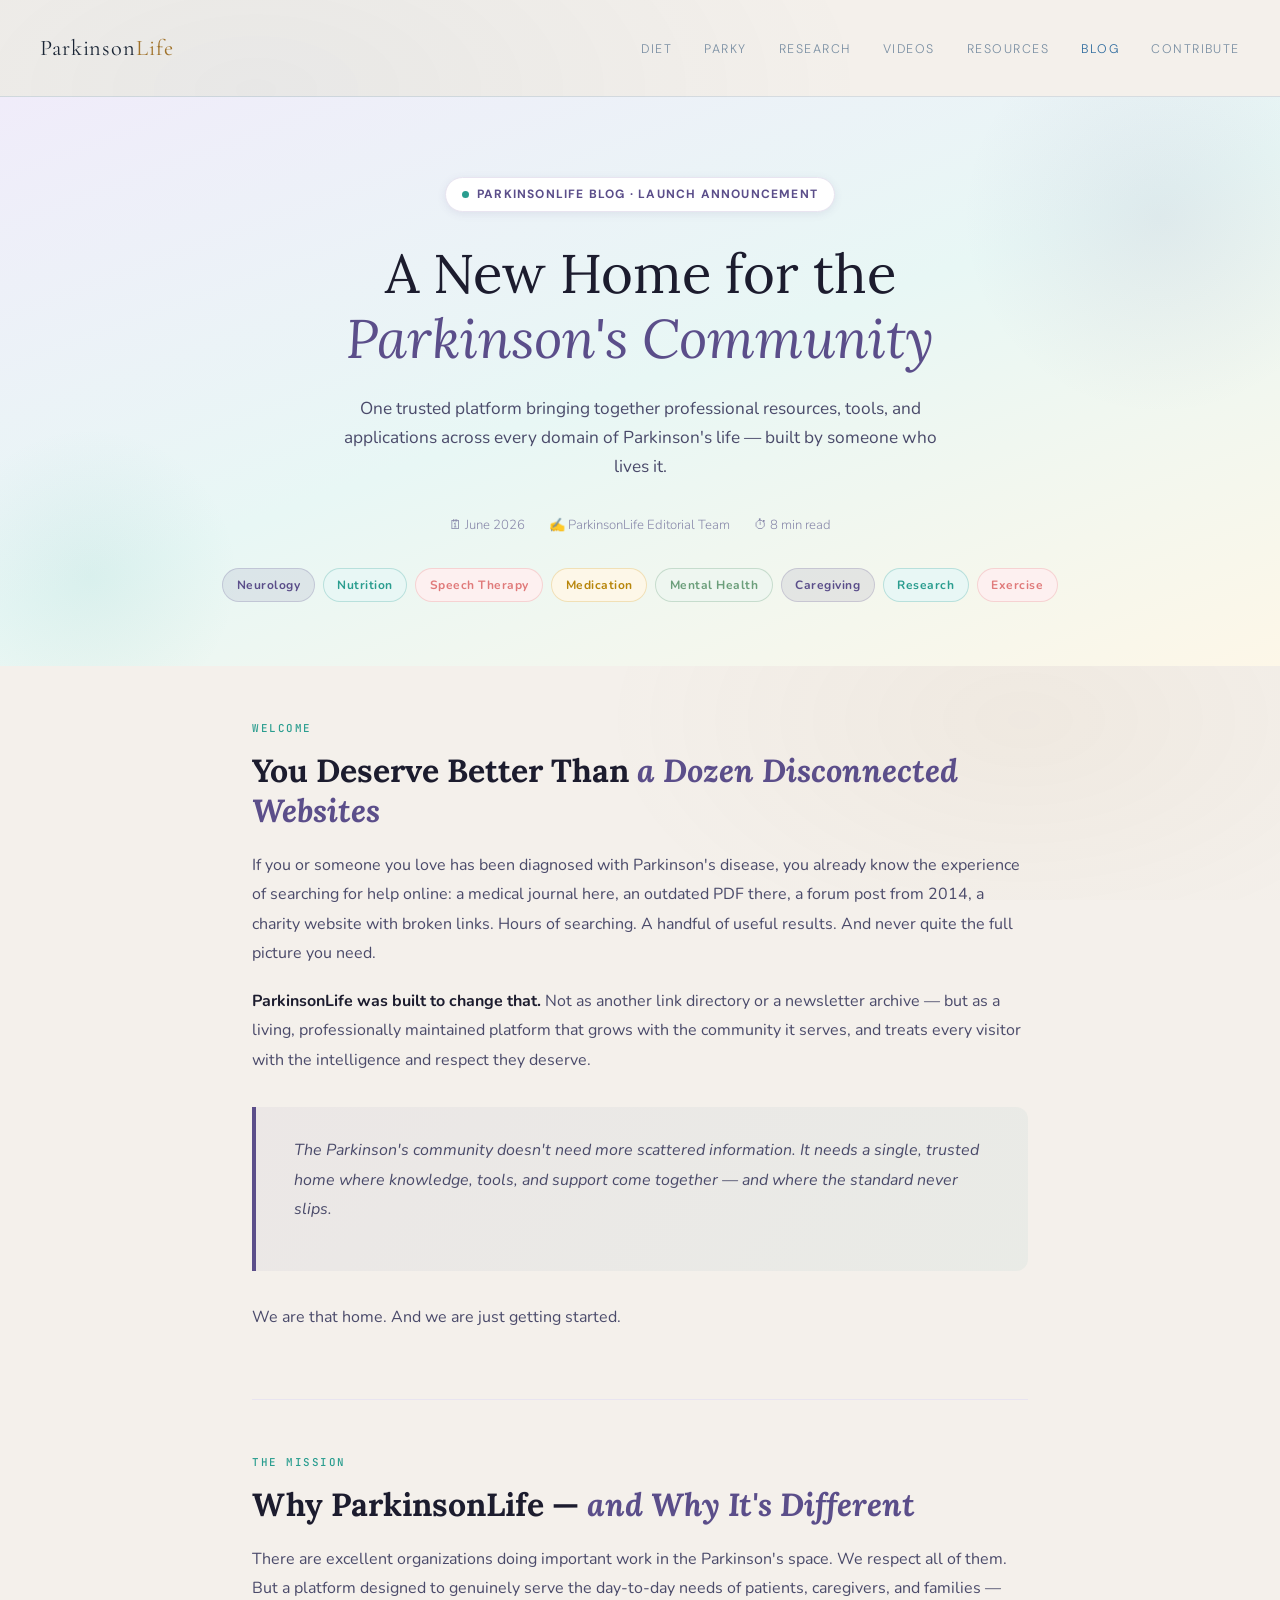
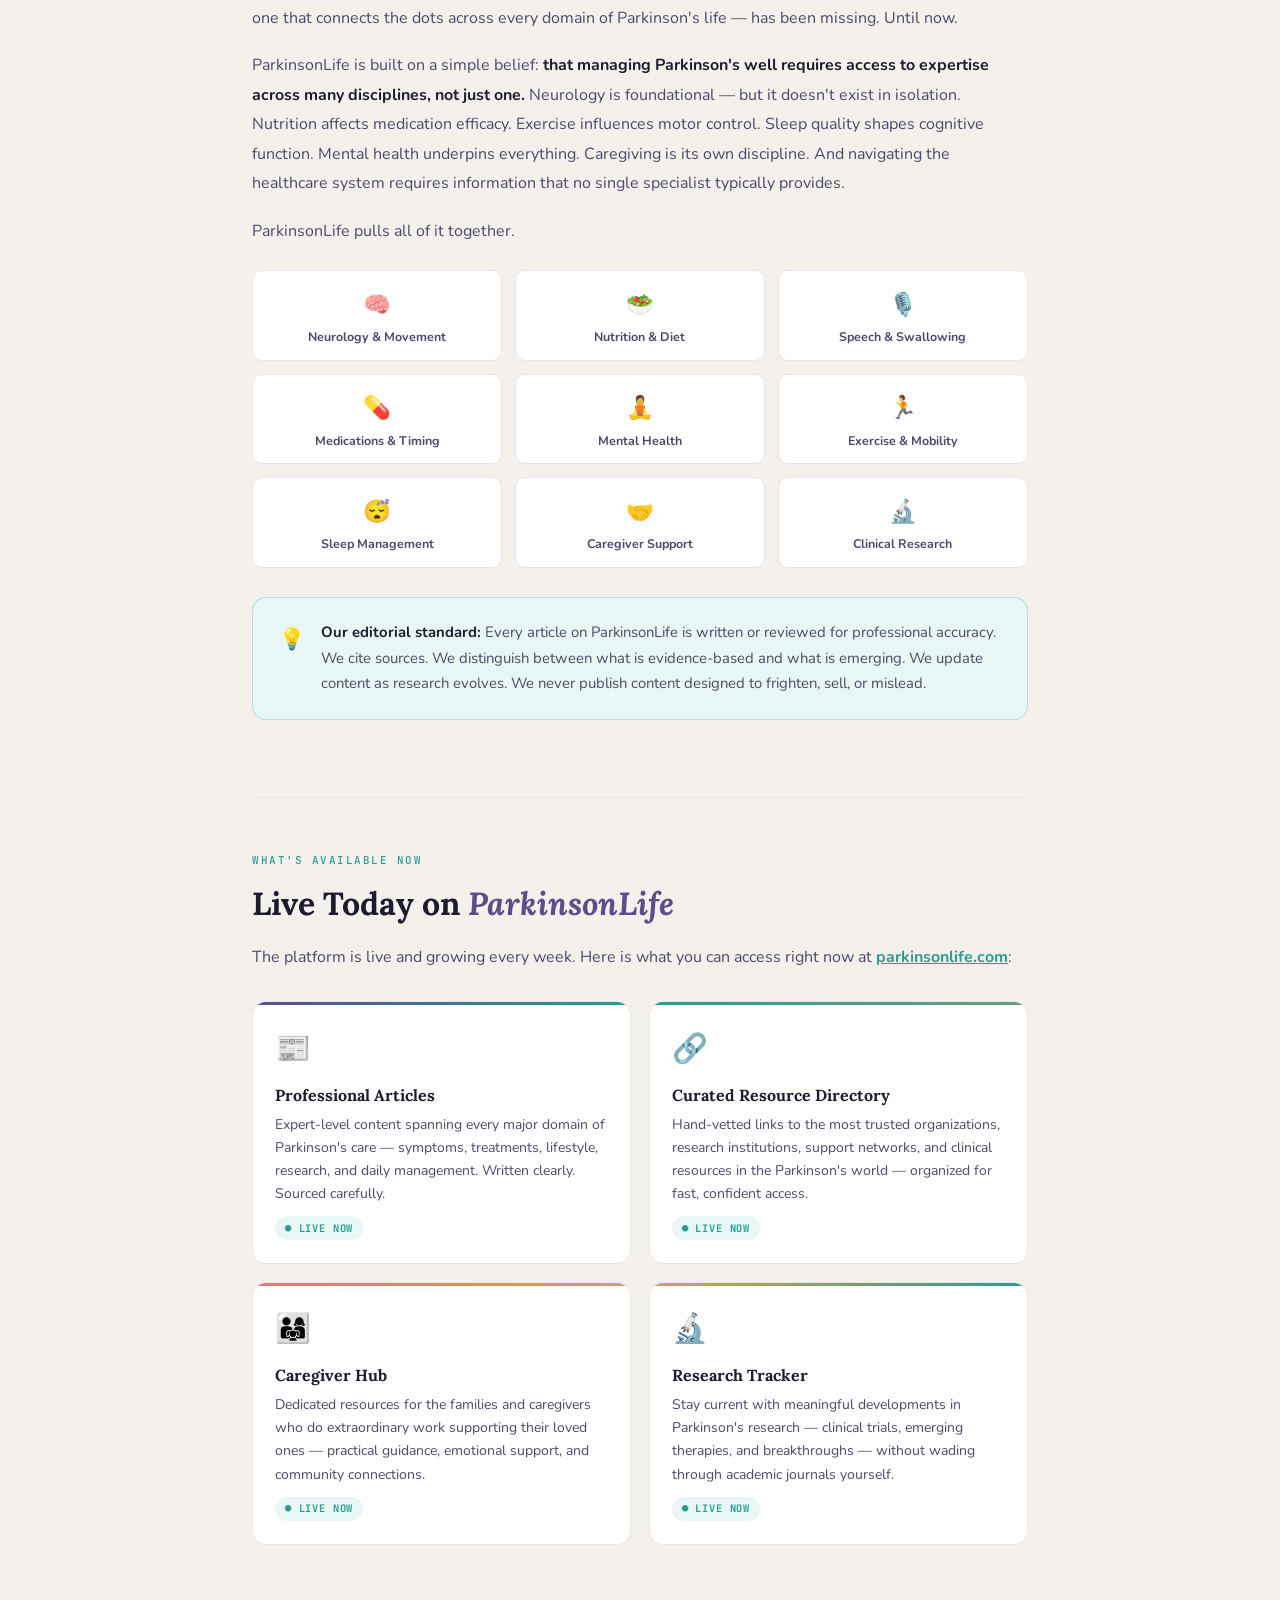
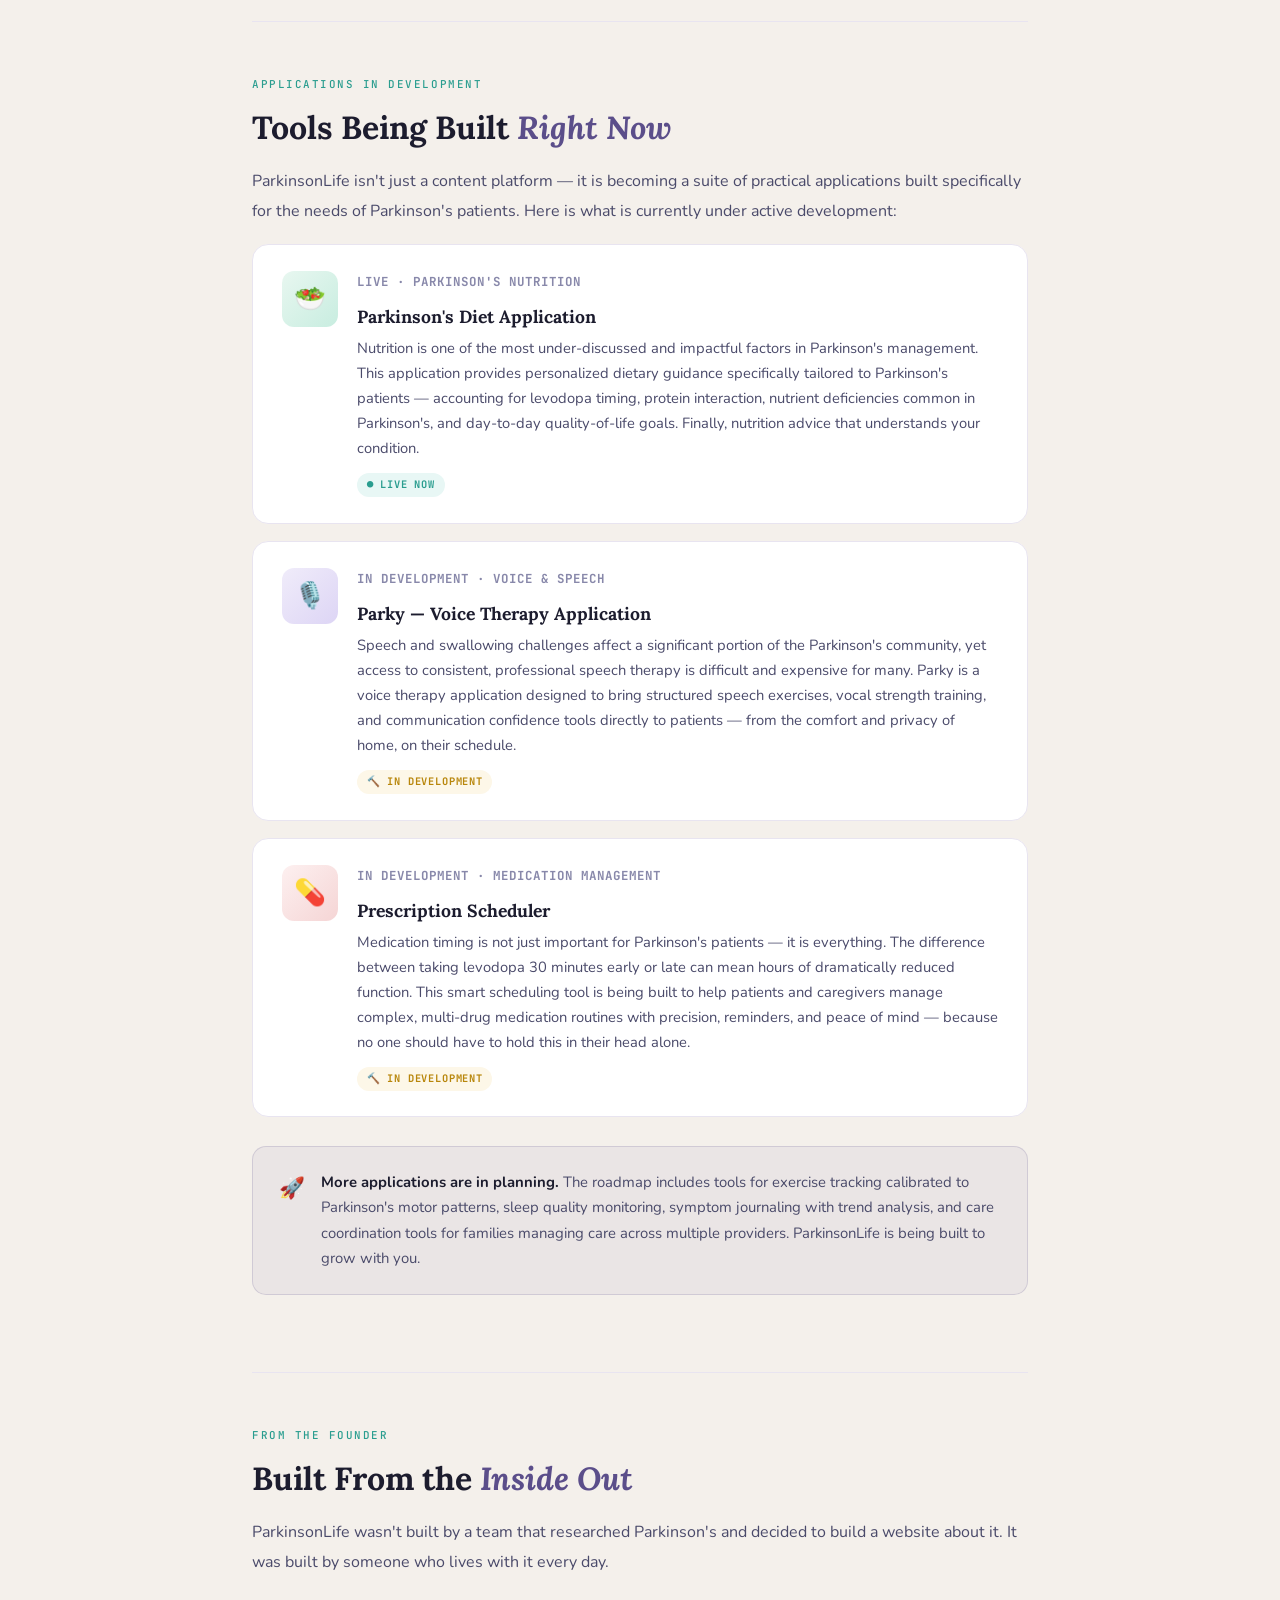
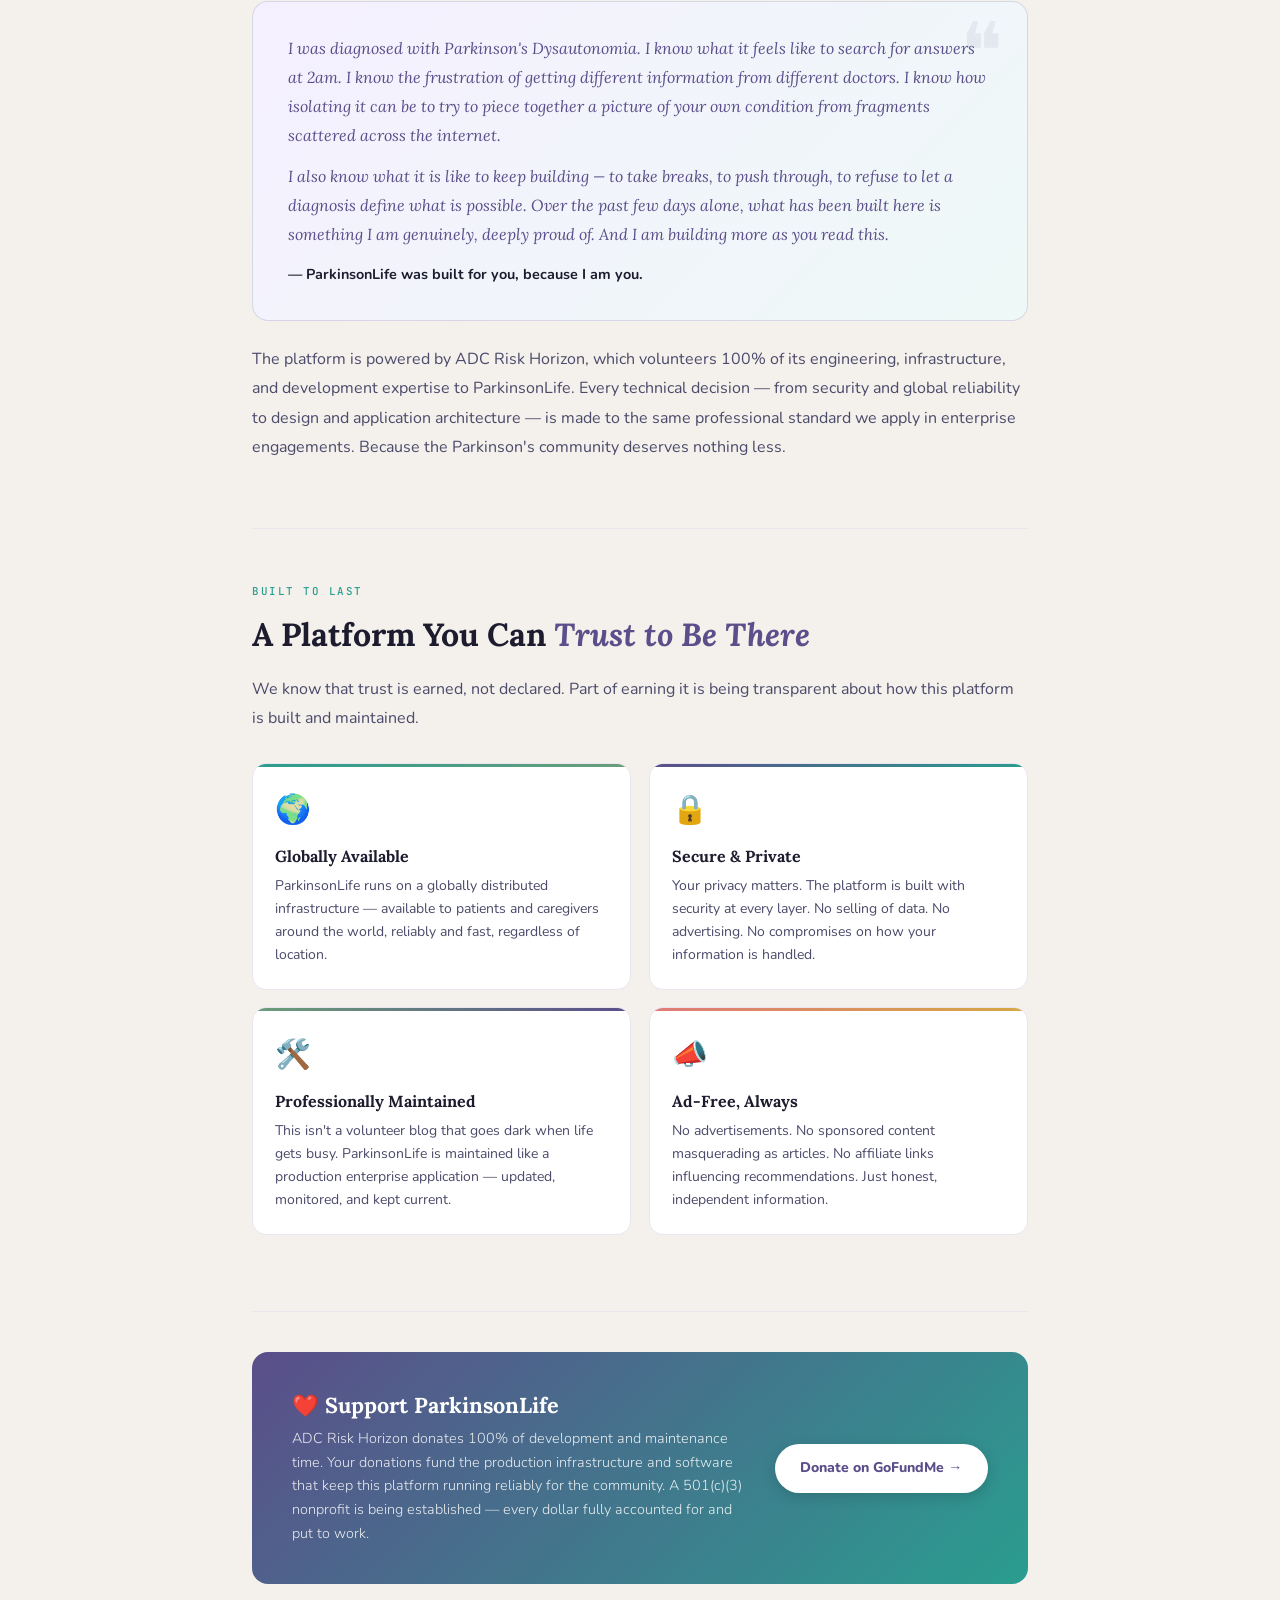
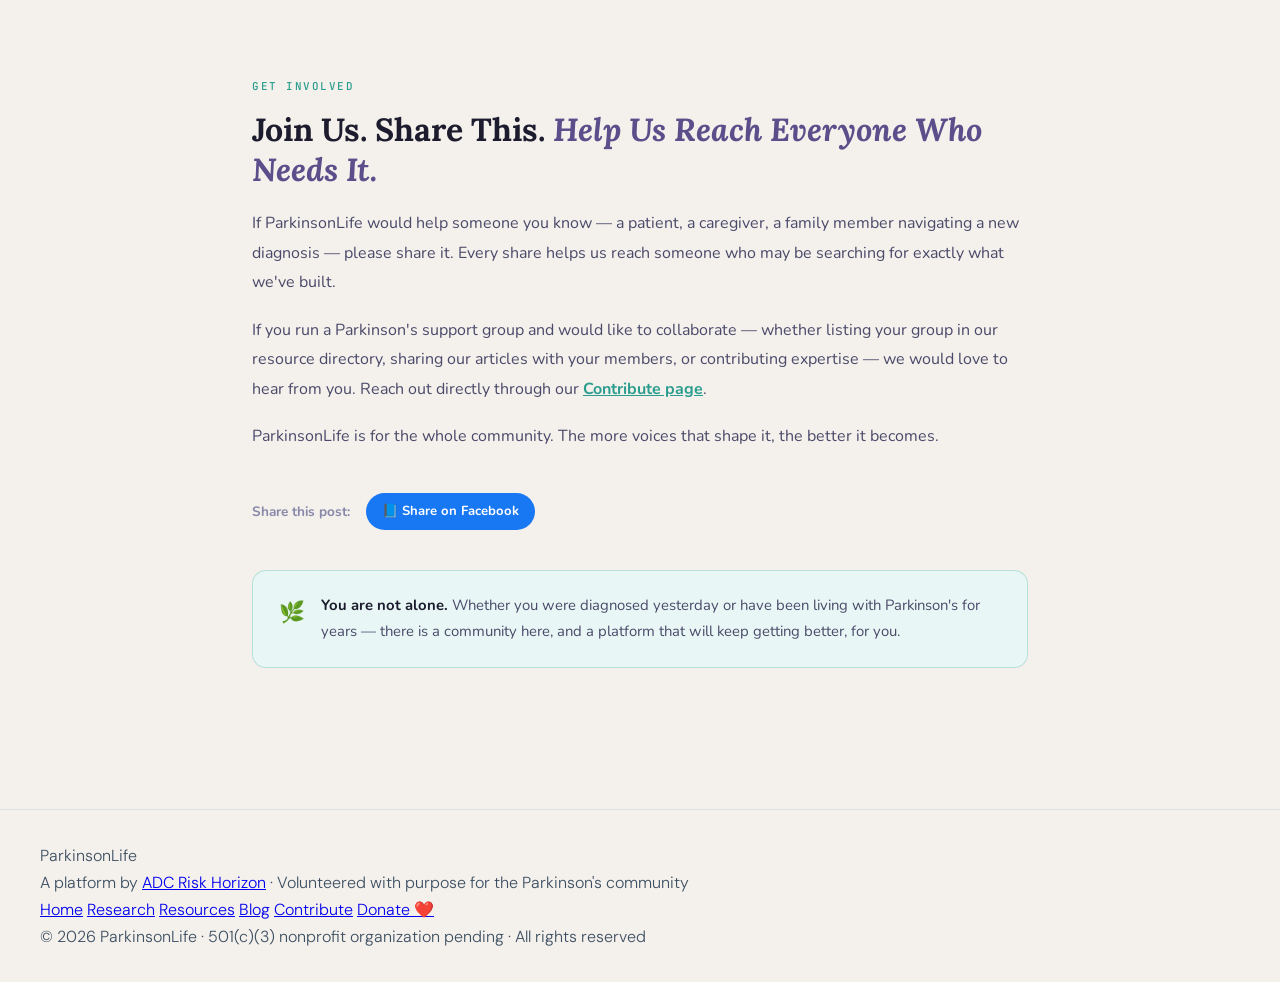
==== blog.html @ a774d12e "Add blog page with launch announcement Creates blog.html with the ParkinsonLife launch blog post — r" ====
<!DOCTYPE html>
<html lang="en">
<head>
<meta charset="UTF-8">
<meta name="viewport" content="width=device-width, initial-scale=1.0">
<title>Welcome to ParkinsonLife — A New Home for the Parkinson's Community</title>
<meta name="description" content="ParkinsonLife is a professionally built platform unifying expert resources, tools, and applications for Parkinson's patients, caregivers, and families.">
<link rel="preconnect" href="https://fonts.googleapis.com">
<link href="https://fonts.googleapis.com/css2?family=Cormorant+Garamond:ital,wght@0,300;0,400;0,600;1,300;1,400&family=DM+Sans:wght@300;400;500&family=Lora:ital,wght@0,400;0,600;0,700;1,400;1,600&family=Nunito:wght@300;400;600;700;800&family=JetBrains+Mono:wght@400&display=swap" rel="stylesheet">
<link rel="stylesheet" href="styles.css">
<style>
  /* Blog-specific variables */
  :root {
    --lavender: #7b6fa0;
    --violet:   #5b4e8a;
    --teal:     #2a9d8f;
    --teal-lt:  #e8f7f5;
    --rose:     #e07a7a;
    --rose-lt:  #fdf0f0;
    --gold-lt:  #fdf7e8;
    --sage:     #6b9e7a;
    --sage-lt:  #eef6f0;
    --ink:      #1c1c2e;
    --soft:     #4a4a6a;
    --muted:    #8888aa;
    --border-b: #e8e4f0;
    --lora:     'Lora', serif;
    --nunito:   'Nunito', sans-serif;
    --mono:     'JetBrains Mono', monospace;
  }

  /* ── BLOG HERO ── */
  .blog-hero {
    background: linear-gradient(160deg, #f0ecfa 0%, #e8f7f5 50%, #fdf7e8 100%);
    padding: 5rem 2rem 4rem;
    position: relative;
    overflow: hidden;
    text-align: center;
  }

  .blog-hero::before {
    content: '';
    position: absolute;
    top: -80px; right: -80px;
    width: 400px; height: 400px;
    border-radius: 50%;
    background: radial-gradient(circle, rgba(91,78,138,0.08), transparent 70%);
    pointer-events: none;
  }

  .blog-hero::after {
    content: '';
    position: absolute;
    bottom: -60px; left: -60px;
    width: 300px; height: 300px;
    border-radius: 50%;
    background: radial-gradient(circle, rgba(42,157,143,0.08), transparent 70%);
    pointer-events: none;
  }

  .blog-eyebrow {
    display: inline-flex;
    align-items: center;
    gap: 0.5rem;
    background: white;
    border: 1.5px solid var(--border-b);
    border-radius: 100px;
    padding: 0.4rem 1rem;
    font-size: 0.75rem;
    font-weight: 700;
    color: var(--violet);
    letter-spacing: 0.1em;
    text-transform: uppercase;
    margin-bottom: 1.8rem;
    box-shadow: 0 2px 8px rgba(91,78,138,0.1);
  }

  .blog-eyebrow::before {
    content: '';
    width: 7px; height: 7px;
    border-radius: 50%;
    background: var(--teal);
    animation: breathe 2.5s ease-in-out infinite;
  }

  @keyframes breathe {
    0%, 100% { transform: scale(1); opacity: 1; }
    50% { transform: scale(1.4); opacity: 0.6; }
  }

  .blog-hero h1 {
    font-family: var(--lora);
    font-size: clamp(2rem, 5vw, 3.4rem);
    line-height: 1.2;
    color: var(--ink);
    max-width: 780px;
    margin: 0 auto 1.4rem;
    position: relative;
    z-index: 1;
  }

  .blog-hero h1 em {
    font-style: italic;
    color: var(--violet);
  }

  .blog-hero-sub {
    font-family: var(--nunito);
    font-size: 1.08rem;
    font-weight: 400;
    color: var(--soft);
    max-width: 600px;
    margin: 0 auto 2rem;
    line-height: 1.7;
    position: relative;
    z-index: 1;
  }

  .blog-hero-meta {
    display: flex;
    align-items: center;
    justify-content: center;
    gap: 1.5rem;
    flex-wrap: wrap;
    font-family: var(--nunito);
    font-size: 0.82rem;
    color: var(--muted);
    position: relative;
    z-index: 1;
  }

  .blog-hero-meta span {
    display: flex;
    align-items: center;
    gap: 0.35rem;
  }

  .domain-pills {
    display: flex;
    flex-wrap: wrap;
    gap: 0.5rem;
    justify-content: center;
    margin-top: 2rem;
    position: relative;
    z-index: 1;
  }

  .pill {
    font-family: var(--nunito);
    font-size: 0.75rem;
    font-weight: 700;
    padding: 0.35rem 0.85rem;
    border-radius: 100px;
    letter-spacing: 0.04em;
  }

  .pill-violet { background: rgba(91,78,138,0.1);  color: var(--violet); border: 1px solid rgba(91,78,138,0.2); }
  .pill-teal   { background: var(--teal-lt);        color: var(--teal);   border: 1px solid rgba(42,157,143,0.25); }
  .pill-rose   { background: var(--rose-lt);        color: var(--rose);   border: 1px solid rgba(224,122,122,0.25); }
  .pill-gold   { background: var(--gold-lt);        color: #b8860b;       border: 1px solid rgba(212,168,67,0.3); }
  .pill-sage   { background: var(--sage-lt);        color: var(--sage);   border: 1px solid rgba(107,158,122,0.3); }

  /* ── ARTICLE LAYOUT ── */
  .blog-page {
    max-width: 840px;
    margin: 0 auto;
    padding: 0 2rem 4rem;
    font-family: var(--nunito);
  }

  /* ── ARTICLE SECTIONS ── */
  .blog-section {
    padding: 3rem 0;
    border-bottom: 1px solid var(--border-b);
    animation: rise 0.6s ease both;
  }

  @keyframes rise {
    from { opacity: 0; transform: translateY(18px); }
    to   { opacity: 1; transform: translateY(0); }
  }

  .blog-section:last-of-type { border-bottom: none; }

  .section-label {
    display: inline-flex;
    align-items: center;
    gap: 0.5rem;
    font-family: var(--mono);
    font-size: 0.68rem;
    color: var(--teal);
    letter-spacing: 0.14em;
    text-transform: uppercase;
    margin-bottom: 0.9rem;
    font-weight: 500;
  }

  .blog-section h2 {
    font-family: var(--lora);
    font-size: clamp(1.5rem, 3.5vw, 2rem);
    line-height: 1.25;
    color: var(--ink);
    margin-bottom: 1.2rem;
  }

  .blog-section h2 em { color: var(--violet); font-style: italic; }

  .blog-section p {
    font-family: var(--nunito);
    font-size: 1rem;
    line-height: 1.85;
    color: var(--soft);
    font-weight: 400;
    margin-bottom: 1.1rem;
  }

  .blog-section p strong { color: var(--ink); font-weight: 700; }

  /* ── PULL QUOTE ── */
  blockquote {
    margin: 2rem 0;
    padding: 1.8rem 2rem 1.8rem 2.4rem;
    background: linear-gradient(135deg, rgba(91,78,138,0.05), rgba(42,157,143,0.05));
    border-left: 4px solid var(--violet);
    border-radius: 0 12px 12px 0;
  }

  blockquote p {
    font-family: var(--lora);
    font-size: 1.15rem;
    font-style: italic;
    color: var(--violet);
    margin: 0;
    line-height: 1.6;
  }

  /* ── FEATURE CARDS ── */
  .blog-card-grid {
    display: grid;
    grid-template-columns: 1fr 1fr;
    gap: 1.1rem;
    margin: 1.8rem 0;
  }

  .blog-card {
    background: white;
    border: 1.5px solid var(--border-b);
    border-radius: 14px;
    padding: 1.4rem;
    transition: box-shadow 0.25s, transform 0.2s, border-color 0.25s;
    position: relative;
    overflow: hidden;
  }

  .blog-card::before {
    content: '';
    position: absolute;
    top: 0; left: 0; right: 0;
    height: 3px;
    border-radius: 14px 14px 0 0;
  }

  .blog-card.cv::before { background: linear-gradient(90deg, var(--violet), var(--teal)); }
  .blog-card.ct::before { background: linear-gradient(90deg, var(--teal), var(--sage)); }
  .blog-card.cr::before { background: linear-gradient(90deg, var(--rose), #d4a843); }
  .blog-card.cg::before { background: linear-gradient(90deg, #d4a843, var(--teal)); }
  .blog-card.cs::before { background: linear-gradient(90deg, var(--sage), var(--violet)); }

  .blog-card:hover {
    box-shadow: 0 8px 30px rgba(91,78,138,0.12);
    transform: translateY(-3px);
    border-color: rgba(91,78,138,0.2);
  }

  .blog-card-icon { font-size: 1.8rem; margin-bottom: 0.7rem; }

  .blog-card h3 {
    font-family: var(--lora);
    font-size: 1rem;
    font-weight: 700;
    color: var(--ink);
    margin-bottom: 0.45rem;
    line-height: 1.3;
  }

  .blog-card p {
    font-family: var(--nunito);
    font-size: 0.875rem;
    color: var(--soft);
    line-height: 1.65;
    margin: 0;
  }

  .card-badge {
    display: inline-block;
    font-size: 0.65rem;
    font-weight: 700;
    font-family: var(--mono);
    letter-spacing: 0.08em;
    text-transform: uppercase;
    padding: 0.2rem 0.6rem;
    border-radius: 100px;
    margin-top: 0.7rem;
  }

  .badge-live  { background: var(--teal-lt);           color: var(--teal); }
  .badge-build { background: var(--gold-lt);            color: #b8860b; }
  .badge-soon  { background: rgba(91,78,138,0.1);       color: var(--violet); }

  /* ── APP SPOTLIGHT ── */
  .app-card {
    background: white;
    border: 1.5px solid var(--border-b);
    border-radius: 16px;
    padding: 1.6rem 1.8rem;
    margin: 1.1rem 0;
    display: grid;
    grid-template-columns: 3.5rem 1fr;
    gap: 1.2rem;
    align-items: start;
    transition: box-shadow 0.2s, transform 0.2s;
  }

  .app-card:hover {
    box-shadow: 0 6px 24px rgba(91,78,138,0.1);
    transform: translateY(-2px);
  }

  .app-icon-wrap {
    width: 3.5rem; height: 3.5rem;
    border-radius: 12px;
    display: flex;
    align-items: center;
    justify-content: center;
    font-size: 1.6rem;
    flex-shrink: 0;
  }

  .icon-diet  { background: linear-gradient(135deg, #e8f7f0, #c8ede0); }
  .icon-voice { background: linear-gradient(135deg, #f0ecfa, #ddd5f5); }
  .icon-rx    { background: linear-gradient(135deg, #fdf0f0, #f5d5d5); }

  .app-content h3 {
    font-family: var(--lora);
    font-size: 1.1rem;
    font-weight: 700;
    color: var(--ink);
    margin-bottom: 0.3rem;
  }

  .app-content .app-sub {
    font-size: 0.78rem;
    font-weight: 700;
    font-family: var(--mono);
    letter-spacing: 0.08em;
    text-transform: uppercase;
    color: var(--muted);
    margin-bottom: 0.6rem;
  }

  .app-content p {
    font-family: var(--nunito);
    font-size: 0.92rem;
    color: var(--soft);
    line-height: 1.7;
    margin: 0;
  }

  /* ── DOMAIN GRID ── */
  .domain-grid {
    display: grid;
    grid-template-columns: repeat(3, 1fr);
    gap: 0.8rem;
    margin: 1.5rem 0;
  }

  .domain-tile {
    background: white;
    border: 1.5px solid var(--border-b);
    border-radius: 10px;
    padding: 0.9rem 1rem;
    text-align: center;
    transition: box-shadow 0.2s, transform 0.15s;
    font-family: var(--nunito);
  }

  .domain-tile:hover {
    box-shadow: 0 4px 16px rgba(91,78,138,0.1);
    transform: translateY(-2px);
  }

  .domain-tile .d-icon { font-size: 1.4rem; margin-bottom: 0.35rem; }

  .domain-tile p {
    font-size: 0.78rem;
    font-weight: 700;
    color: var(--soft);
    margin: 0;
    line-height: 1.3;
  }

  /* ── CALLOUT ── */
  .callout {
    border-radius: 14px;
    padding: 1.4rem 1.6rem;
    margin: 1.8rem 0;
    display: flex;
    gap: 1rem;
    align-items: flex-start;
    font-family: var(--nunito);
  }

  .callout-violet { background: rgba(91,78,138,0.06); border: 1.5px solid rgba(91,78,138,0.18); }
  .callout-teal   { background: var(--teal-lt);       border: 1.5px solid rgba(42,157,143,0.25); }
  .callout-rose   { background: var(--rose-lt);       border: 1.5px solid rgba(224,122,122,0.25); }

  .callout-icon { font-size: 1.3rem; flex-shrink: 0; margin-top: 0.1rem; }
  .callout p { font-size: 0.93rem; line-height: 1.72; margin: 0; color: var(--soft); }
  .callout p strong { color: var(--ink); }

  /* ── PERSONAL SECTION ── */
  .personal-card {
    background: linear-gradient(135deg, #f5f0ff, #eef9f7);
    border: 1.5px solid rgba(91,78,138,0.18);
    border-radius: 16px;
    padding: 2rem 2.2rem;
    margin: 1.5rem 0;
    position: relative;
    overflow: hidden;
    font-family: var(--nunito);
  }

  .personal-card::before {
    content: '❝';
    position: absolute;
    top: 0.5rem; right: 1.5rem;
    font-size: 5rem;
    color: var(--violet);
    opacity: 0.08;
    font-family: var(--lora);
    line-height: 1;
  }

  .personal-card p {
    font-family: var(--lora);
    font-size: 1rem;
    font-style: italic;
    line-height: 1.8;
    color: var(--violet);
    position: relative;
    z-index: 1;
    margin-bottom: 0.8rem;
  }

  .personal-card p:last-child {
    margin-bottom: 0;
    font-style: normal;
    font-weight: 700;
    color: var(--ink);
    font-family: var(--nunito);
    font-size: 0.9rem;
  }

  /* ── DONATE BANNER ── */
  .donate-banner {
    background: linear-gradient(135deg, var(--violet), var(--teal));
    border-radius: 16px;
    padding: 2.4rem 2.5rem;
    margin: 2.5rem 0;
    color: white;
    display: grid;
    grid-template-columns: 1fr auto;
    gap: 1.5rem;
    align-items: center;
    font-family: var(--nunito);
  }

  .donate-banner h3 {
    font-family: var(--lora);
    font-size: 1.35rem;
    font-weight: 700;
    margin-bottom: 0.5rem;
    line-height: 1.3;
  }

  .donate-banner p {
    font-size: 0.9rem;
    opacity: 0.88;
    line-height: 1.65;
    margin: 0;
  }

  .donate-btn {
    display: inline-block;
    background: white;
    color: var(--violet);
    font-weight: 800;
    font-size: 0.88rem;
    font-family: var(--nunito);
    text-decoration: none;
    padding: 0.8rem 1.6rem;
    border-radius: 100px;
    white-space: nowrap;
    transition: transform 0.15s, box-shadow 0.2s;
    box-shadow: 0 4px 14px rgba(0,0,0,0.15);
  }

  .donate-btn:hover { transform: translateY(-2px); box-shadow: 0 6px 20px rgba(0,0,0,0.2); }

  /* ── SHARE ── */
  .share-row {
    display: flex;
    align-items: center;
    gap: 1rem;
    flex-wrap: wrap;
    padding: 1.5rem 0;
    font-family: var(--nunito);
  }

  .share-label { font-size: 0.85rem; font-weight: 700; color: var(--muted); }

  .share-btn {
    display: inline-flex;
    align-items: center;
    gap: 0.4rem;
    font-size: 0.82rem;
    font-weight: 700;
    padding: 0.45rem 1rem;
    border-radius: 100px;
    text-decoration: none;
    transition: transform 0.15s, opacity 0.2s;
  }

  .share-btn:hover { transform: translateY(-1px); opacity: 0.85; }
  .share-fb { background: #1877f2; color: #fff; }

  @media (max-width: 620px) {
    .blog-card-grid  { grid-template-columns: 1fr; }
    .domain-grid     { grid-template-columns: repeat(2, 1fr); }
    .donate-banner   { grid-template-columns: 1fr; text-align: center; }
    .donate-banner .donate-btn { margin: 0 auto; }
    .app-card        { grid-template-columns: 1fr; }
  }
</style>
</head>
<body>

<nav>
  <a href="index.html" class="logo">Parkinson<span>Life</span></a>
  <ul class="nav-links">
    <li><a href="diet.html">Diet</a></li>
    <li><a href="parky.html">Parky</a></li>
    <li><a href="research.html">Research</a></li>
    <li><a href="videos.html">Videos</a></li>
    <li><a href="resources.html">Resources</a></li>
    <li><a href="blog.html" class="active">Blog</a></li>
    <li><a href="contribute.html">Contribute</a></li>
  </ul>
</nav>

<!-- HERO -->
<div class="blog-hero">
  <div class="blog-eyebrow">ParkinsonLife Blog · Launch Announcement</div>
  <h1>A New Home for the<br><em>Parkinson's Community</em></h1>
  <p class="blog-hero-sub">One trusted platform bringing together professional resources, tools, and applications across every domain of Parkinson's life — built by someone who lives it.</p>
  <div class="blog-hero-meta">
    <span>🗓 June 2026</span>
    <span>✍ ParkinsonLife Editorial Team</span>
    <span>⏱ 8 min read</span>
  </div>
  <div class="domain-pills">
    <span class="pill pill-violet">Neurology</span>
    <span class="pill pill-teal">Nutrition</span>
    <span class="pill pill-rose">Speech Therapy</span>
    <span class="pill pill-gold">Medication</span>
    <span class="pill pill-sage">Mental Health</span>
    <span class="pill pill-violet">Caregiving</span>
    <span class="pill pill-teal">Research</span>
    <span class="pill pill-rose">Exercise</span>
  </div>
</div>

<div class="blog-page">

  <!-- INTRO -->
  <div class="blog-section">
    <div class="section-label">Welcome</div>
    <h2>You Deserve Better Than <em>a Dozen Disconnected Websites</em></h2>

    <p>If you or someone you love has been diagnosed with Parkinson's disease, you already know the experience of searching for help online: a medical journal here, an outdated PDF there, a forum post from 2014, a charity website with broken links. Hours of searching. A handful of useful results. And never quite the full picture you need.</p>

    <p><strong>ParkinsonLife was built to change that.</strong> Not as another link directory or a newsletter archive — but as a living, professionally maintained platform that grows with the community it serves, and treats every visitor with the intelligence and respect they deserve.</p>

    <blockquote>
      <p>The Parkinson's community doesn't need more scattered information. It needs a single, trusted home where knowledge, tools, and support come together — and where the standard never slips.</p>
    </blockquote>

    <p>We are that home. And we are just getting started.</p>
  </div>

  <!-- WHY PARKINSONLIFE -->
  <div class="blog-section">
    <div class="section-label">The Mission</div>
    <h2>Why ParkinsonLife — <em>and Why It's Different</em></h2>

    <p>There are excellent organizations doing important work in the Parkinson's space. We respect all of them. But a platform designed to genuinely serve the day-to-day needs of patients, caregivers, and families — one that connects the dots across every domain of Parkinson's life — has been missing. Until now.</p>

    <p>ParkinsonLife is built on a simple belief: <strong>that managing Parkinson's well requires access to expertise across many disciplines, not just one.</strong> Neurology is foundational — but it doesn't exist in isolation. Nutrition affects medication efficacy. Exercise influences motor control. Sleep quality shapes cognitive function. Mental health underpins everything. Caregiving is its own discipline. And navigating the healthcare system requires information that no single specialist typically provides.</p>

    <p>ParkinsonLife pulls all of it together.</p>

    <div class="domain-grid">
      <div class="domain-tile"><div class="d-icon">🧠</div><p>Neurology &amp; Movement</p></div>
      <div class="domain-tile"><div class="d-icon">🥗</div><p>Nutrition &amp; Diet</p></div>
      <div class="domain-tile"><div class="d-icon">🎙️</div><p>Speech &amp; Swallowing</p></div>
      <div class="domain-tile"><div class="d-icon">💊</div><p>Medications &amp; Timing</p></div>
      <div class="domain-tile"><div class="d-icon">🧘</div><p>Mental Health</p></div>
      <div class="domain-tile"><div class="d-icon">🏃</div><p>Exercise &amp; Mobility</p></div>
      <div class="domain-tile"><div class="d-icon">😴</div><p>Sleep Management</p></div>
      <div class="domain-tile"><div class="d-icon">🤝</div><p>Caregiver Support</p></div>
      <div class="domain-tile"><div class="d-icon">🔬</div><p>Clinical Research</p></div>
    </div>

    <div class="callout callout-teal">
      <span class="callout-icon">💡</span>
      <p><strong>Our editorial standard:</strong> Every article on ParkinsonLife is written or reviewed for professional accuracy. We cite sources. We distinguish between what is evidence-based and what is emerging. We update content as research evolves. We never publish content designed to frighten, sell, or mislead.</p>
    </div>
  </div>

  <!-- WHAT'S LIVE -->
  <div class="blog-section">
    <div class="section-label">What's Available Now</div>
    <h2>Live Today on <em>ParkinsonLife</em></h2>

    <p>The platform is live and growing every week. Here is what you can access right now at <a href="index.html" style="color:var(--teal);font-weight:700;">parkinsonlife.com</a>:</p>

    <div class="blog-card-grid">
      <div class="blog-card cv">
        <div class="blog-card-icon">📰</div>
        <h3>Professional Articles</h3>
        <p>Expert-level content spanning every major domain of Parkinson's care — symptoms, treatments, lifestyle, research, and daily management. Written clearly. Sourced carefully.</p>
        <span class="card-badge badge-live">● Live Now</span>
      </div>
      <div class="blog-card ct">
        <div class="blog-card-icon">🔗</div>
        <h3>Curated Resource Directory</h3>
        <p>Hand-vetted links to the most trusted organizations, research institutions, support networks, and clinical resources in the Parkinson's world — organized for fast, confident access.</p>
        <span class="card-badge badge-live">● Live Now</span>
      </div>
      <div class="blog-card cr">
        <div class="blog-card-icon">👨‍👩‍👧</div>
        <h3>Caregiver Hub</h3>
        <p>Dedicated resources for the families and caregivers who do extraordinary work supporting their loved ones — practical guidance, emotional support, and community connections.</p>
        <span class="card-badge badge-live">● Live Now</span>
      </div>
      <div class="blog-card cg">
        <div class="blog-card-icon">🔬</div>
        <h3>Research Tracker</h3>
        <p>Stay current with meaningful developments in Parkinson's research — clinical trials, emerging therapies, and breakthroughs — without wading through academic journals yourself.</p>
        <span class="card-badge badge-live">● Live Now</span>
      </div>
    </div>
  </div>

  <!-- APPS BEING BUILT -->
  <div class="blog-section">
    <div class="section-label">Applications in Development</div>
    <h2>Tools Being Built <em>Right Now</em></h2>

    <p>ParkinsonLife isn't just a content platform — it is becoming a suite of practical applications built specifically for the needs of Parkinson's patients. Here is what is currently under active development:</p>

    <div class="app-card">
      <div class="app-icon-wrap icon-diet">🥗</div>
      <div class="app-content">
        <div class="app-sub">Live · Parkinson's Nutrition</div>
        <h3>Parkinson's Diet Application</h3>
        <p>Nutrition is one of the most under-discussed and impactful factors in Parkinson's management. This application provides personalized dietary guidance specifically tailored to Parkinson's patients — accounting for levodopa timing, protein interaction, nutrient deficiencies common in Parkinson's, and day-to-day quality-of-life goals. Finally, nutrition advice that understands your condition.</p>
        <span class="card-badge badge-live">● Live Now</span>
      </div>
    </div>

    <div class="app-card">
      <div class="app-icon-wrap icon-voice">🎙️</div>
      <div class="app-content">
        <div class="app-sub">In Development · Voice &amp; Speech</div>
        <h3>Parky — Voice Therapy Application</h3>
        <p>Speech and swallowing challenges affect a significant portion of the Parkinson's community, yet access to consistent, professional speech therapy is difficult and expensive for many. Parky is a voice therapy application designed to bring structured speech exercises, vocal strength training, and communication confidence tools directly to patients — from the comfort and privacy of home, on their schedule.</p>
        <span class="card-badge badge-build">🔨 In Development</span>
      </div>
    </div>

    <div class="app-card">
      <div class="app-icon-wrap icon-rx">💊</div>
      <div class="app-content">
        <div class="app-sub">In Development · Medication Management</div>
        <h3>Prescription Scheduler</h3>
        <p>Medication timing is not just important for Parkinson's patients — it is everything. The difference between taking levodopa 30 minutes early or late can mean hours of dramatically reduced function. This smart scheduling tool is being built to help patients and caregivers manage complex, multi-drug medication routines with precision, reminders, and peace of mind — because no one should have to hold this in their head alone.</p>
        <span class="card-badge badge-build">🔨 In Development</span>
      </div>
    </div>

    <div class="callout callout-violet">
      <span class="callout-icon">🚀</span>
      <p><strong>More applications are in planning.</strong> The roadmap includes tools for exercise tracking calibrated to Parkinson's motor patterns, sleep quality monitoring, symptom journaling with trend analysis, and care coordination tools for families managing care across multiple providers. ParkinsonLife is being built to grow with you.</p>
    </div>
  </div>

  <!-- PERSONAL NOTE -->
  <div class="blog-section">
    <div class="section-label">From the Founder</div>
    <h2>Built From the <em>Inside Out</em></h2>

    <p>ParkinsonLife wasn't built by a team that researched Parkinson's and decided to build a website about it. It was built by someone who lives with it every day.</p>

    <div class="personal-card">
      <p>I was diagnosed with Parkinson's Dysautonomia. I know what it feels like to search for answers at 2am. I know the frustration of getting different information from different doctors. I know how isolating it can be to try to piece together a picture of your own condition from fragments scattered across the internet.</p>
      <p>I also know what it is like to keep building — to take breaks, to push through, to refuse to let a diagnosis define what is possible. Over the past few days alone, what has been built here is something I am genuinely, deeply proud of. And I am building more as you read this.</p>
      <p>— ParkinsonLife was built for you, because I am you.</p>
    </div>

    <p>The platform is powered by ADC Risk Horizon, which volunteers 100% of its engineering, infrastructure, and development expertise to ParkinsonLife. Every technical decision — from security and global reliability to design and application architecture — is made to the same professional standard we apply in enterprise engagements. Because the Parkinson's community deserves nothing less.</p>
  </div>

  <!-- TECHNICAL FOUNDATION -->
  <div class="blog-section">
    <div class="section-label">Built to Last</div>
    <h2>A Platform You Can <em>Trust to Be There</em></h2>

    <p>We know that trust is earned, not declared. Part of earning it is being transparent about how this platform is built and maintained.</p>

    <div class="blog-card-grid">
      <div class="blog-card ct">
        <div class="blog-card-icon">🌍</div>
        <h3>Globally Available</h3>
        <p>ParkinsonLife runs on a globally distributed infrastructure — available to patients and caregivers around the world, reliably and fast, regardless of location.</p>
      </div>
      <div class="blog-card cv">
        <div class="blog-card-icon">🔒</div>
        <h3>Secure &amp; Private</h3>
        <p>Your privacy matters. The platform is built with security at every layer. No selling of data. No advertising. No compromises on how your information is handled.</p>
      </div>
      <div class="blog-card cs">
        <div class="blog-card-icon">🛠️</div>
        <h3>Professionally Maintained</h3>
        <p>This isn't a volunteer blog that goes dark when life gets busy. ParkinsonLife is maintained like a production enterprise application — updated, monitored, and kept current.</p>
      </div>
      <div class="blog-card cr">
        <div class="blog-card-icon">📣</div>
        <h3>Ad-Free, Always</h3>
        <p>No advertisements. No sponsored content masquerading as articles. No affiliate links influencing recommendations. Just honest, independent information.</p>
      </div>
    </div>
  </div>

  <!-- DONATE -->
  <div class="donate-banner">
    <div>
      <h3>❤️ Support ParkinsonLife</h3>
      <p>ADC Risk Horizon donates 100% of development and maintenance time. Your donations fund the production infrastructure and software that keep this platform running reliably for the community. A 501(c)(3) nonprofit is being established — every dollar fully accounted for and put to work.</p>
    </div>
    <a href="https://gofund.me/b80b8a4c8" target="_blank" class="donate-btn">Donate on GoFundMe →</a>
  </div>

  <!-- CLOSING CTA -->
  <div class="blog-section" style="border-bottom:none;">
    <div class="section-label">Get Involved</div>
    <h2>Join Us. Share This. <em>Help Us Reach Everyone Who Needs It.</em></h2>

    <p>If ParkinsonLife would help someone you know — a patient, a caregiver, a family member navigating a new diagnosis — please share it. Every share helps us reach someone who may be searching for exactly what we've built.</p>

    <p>If you run a Parkinson's support group and would like to collaborate — whether listing your group in our resource directory, sharing our articles with your members, or contributing expertise — we would love to hear from you. Reach out directly through our <a href="contribute.html" style="color:var(--teal);font-weight:700;">Contribute page</a>.</p>

    <p>ParkinsonLife is for the whole community. The more voices that shape it, the better it becomes.</p>

    <div class="share-row">
      <span class="share-label">Share this post:</span>
      <a href="https://www.facebook.com/sharer/sharer.php?u=https://parkinsonlife.com/blog.html" target="_blank" class="share-btn share-fb">📘 Share on Facebook</a>
    </div>

    <div class="callout callout-teal" style="margin-top:1rem;">
      <span class="callout-icon">🌿</span>
      <p><strong>You are not alone.</strong> Whether you were diagnosed yesterday or have been living with Parkinson's for years — there is a community here, and a platform that will keep getting better, for you.</p>
    </div>
  </div>

</div>

<footer>
  <div class="footer-inner">
    <div class="footer-brand">Parkinson<span>Life</span></div>
    <p>A platform by <a href="https://adcriskhorizon.com" target="_blank">ADC Risk Horizon</a> · Volunteered with purpose for the Parkinson's community</p>
    <div class="footer-links">
      <a href="index.html">Home</a>
      <a href="research.html">Research</a>
      <a href="resources.html">Resources</a>
      <a href="blog.html">Blog</a>
      <a href="contribute.html">Contribute</a>
      <a href="https://gofund.me/b80b8a4c8" target="_blank">Donate ❤️</a>
    </div>
    <p class="footer-copy">© 2026 ParkinsonLife · 501(c)(3) nonprofit organization pending · All rights reserved</p>
  </div>
</footer>

</body>
</html>
---- styles.css ----
*, *::before, *::after { box-sizing: border-box; margin: 0; padding: 0; }

:root {
  --navy: #f4f0eb;
  --deep: #ede8e1;
  --sky: #2e6b9e;
  --gold: #a0722a;
  --gold-light: #c49240;
  --mist: #2c3e55;
  --white: #1a2535;
  --text: #3d4f62;
  --subtle: #7a8fa3;
}

body {
  background: var(--navy);
  color: var(--text);
  font-family: 'DM Sans', sans-serif;
  font-weight: 300;
  line-height: 1.7;
  min-height: 100vh;
  overflow-x: hidden;
}

body::before {
  content: '';
  position: fixed;
  inset: 0;
  background:
    radial-gradient(ellipse 80% 60% at 20% 10%, rgba(46,107,158,0.06) 0%, transparent 60%),
    radial-gradient(ellipse 60% 50% at 80% 80%, rgba(160,114,42,0.05) 0%, transparent 55%);
  pointer-events: none;
  z-index: 0;
}

.container {
  max-width: 960px;
  margin: 0 auto;
  padding: 0 2rem;
  position: relative;
  z-index: 1;
}

/* ─── NAV ─────────────────────────────────────────────── */

nav {
  display: flex;
  align-items: center;
  justify-content: space-between;
  padding: 1.8rem 2.5rem;
  border-bottom: 1px solid rgba(46,107,158,0.15);
  position: relative;
  z-index: 10;
}

.logo {
  font-family: 'Cormorant Garamond', serif;
  font-size: 1.4rem;
  font-weight: 400;
  letter-spacing: 0.04em;
  color: var(--white);
  text-decoration: none;
}
.logo span { color: var(--gold); }

.nav-links {
  display: flex;
  gap: 2rem;
  list-style: none;
}
.nav-links a {
  text-decoration: none;
  color: var(--subtle);
  font-size: 0.78rem;
  letter-spacing: 0.12em;
  text-transform: uppercase;
  transition: color 0.3s;
}
.nav-links a:hover,
.nav-links a.active { color: var(--sky); }

/* ─── HOME HERO ───────────────────────────────────────── */

.hero {
  padding: 6rem 2.5rem 4rem;
  display: grid;
  grid-template-columns: 1fr 1fr;
  gap: 4rem;
  align-items: center;
}

.hero-eyebrow {
  font-size: 0.72rem;
  letter-spacing: 0.22em;
  text-transform: uppercase;
  color: var(--gold);
  margin-bottom: 1.2rem;
  display: flex;
  align-items: center;
  gap: 0.8rem;
}
.hero-eyebrow::before {
  content: '';
  display: block;
  width: 2rem;
  height: 1px;
  background: var(--gold);
}

h1 {
  font-family: 'Cormorant Garamond', serif;
  font-size: clamp(2.8rem, 5vw, 4rem);
  font-weight: 300;
  line-height: 1.12;
  color: var(--white);
  margin-bottom: 1.6rem;
}
h1 em { font-style: italic; color: var(--sky); }

.hero-body {
  font-size: 1rem;
  color: var(--text);
  line-height: 1.8;
  margin-bottom: 2rem;
}

.cta-group {
  display: flex;
  gap: 1rem;
  align-items: center;
  flex-wrap: wrap;
}

/* ─── HERO VISUAL ─────────────────────────────────────── */

.hero-visual {
  position: relative;
  height: 340px;
}

.circle-outer {
  position: absolute;
  top: 50%; left: 50%;
  transform: translate(-50%, -50%);
  width: 280px; height: 280px;
  border-radius: 50%;
  border: 1px solid rgba(46,107,158,0.2);
  animation: rotate 30s linear infinite;
}
.circle-inner {
  position: absolute;
  top: 50%; left: 50%;
  transform: translate(-50%, -50%);
  width: 200px; height: 200px;
  border-radius: 50%;
  border: 1px dashed rgba(160,114,42,0.25);
  animation: rotate 15s linear infinite reverse;
}
.circle-core {
  position: absolute;
  top: 50%; left: 50%;
  transform: translate(-50%, -50%);
  width: 120px; height: 120px;
  border-radius: 50%;
  background: radial-gradient(circle, rgba(46,107,158,0.1) 0%, transparent 70%);
  border: 1px solid rgba(46,107,158,0.2);
}
.orbit-dot {
  position: absolute;
  width: 8px; height: 8px;
  border-radius: 50%;
  background: var(--gold);
  top: -4px;
  left: calc(50% - 4px);
  box-shadow: 0 0 10px rgba(160,114,42,0.4);
}
.orbit-dot-2 {
  background: var(--sky);
  width: 6px; height: 6px;
  top: auto; bottom: -3px;
  left: calc(50% - 3px);
  box-shadow: 0 0 10px rgba(46,107,158,0.4);
}
.hero-label {
  position: absolute;
  top: 50%; left: 50%;
  transform: translate(-50%, -50%);
  text-align: center;
}
.hero-label-main {
  font-family: 'Cormorant Garamond', serif;
  font-size: 1.1rem;
  color: var(--white);
  letter-spacing: 0.05em;
}
.hero-label-sub {
  font-size: 0.68rem;
  color: var(--subtle);
  letter-spacing: 0.15em;
  text-transform: uppercase;
}

/* ─── BUTTONS ─────────────────────────────────────────── */

.btn-primary {
  background: var(--gold);
  color: var(--navy);
  border: none;
  padding: 0.75rem 1.8rem;
  font-family: 'DM Sans', sans-serif;
  font-size: 0.8rem;
  font-weight: 500;
  letter-spacing: 0.1em;
  text-transform: uppercase;
  cursor: pointer;
  transition: background 0.3s, transform 0.2s;
  text-decoration: none;
  display: inline-block;
}
.btn-primary:hover { background: var(--gold-light); transform: translateY(-1px); }

.btn-secondary {
  color: var(--sky);
  font-size: 0.8rem;
  letter-spacing: 0.08em;
  text-decoration: none;
  border-bottom: 1px solid rgba(168,196,224,0.3);
  padding-bottom: 2px;
  transition: border-color 0.3s, color 0.3s;
}
.btn-secondary:hover { color: var(--white); border-color: var(--white); }

/* ─── SHARED TYPOGRAPHY ───────────────────────────────── */

.divider {
  border: none;
  border-top: 1px solid rgba(46,107,158,0.12);
  margin: 0 2.5rem;
}

.section-label {
  font-size: 0.68rem;
  letter-spacing: 0.2em;
  text-transform: uppercase;
  color: var(--gold);
  margin-bottom: 1.5rem;
}

.section-title {
  font-family: 'Cormorant Garamond', serif;
  font-size: 1.8rem;
  font-weight: 300;
  color: var(--white);
}

.section-header {
  display: flex;
  align-items: baseline;
  justify-content: space-between;
  margin-bottom: 2.5rem;
}

.tag {
  font-size: 0.7rem;
  letter-spacing: 0.1em;
  text-transform: uppercase;
  padding: 0.3rem 0.8rem;
  border: 1px solid rgba(46,107,158,0.2);
  color: var(--sky);
}

.badge-dev {
  display: inline-block;
  font-size: 0.58rem;
  letter-spacing: 0.12em;
  text-transform: uppercase;
  color: var(--sky);
  border: 1px solid rgba(46,107,158,0.3);
  padding: 0.18rem 0.5rem;
  margin-top: 0.8rem;
}

/* ─── MISSION ─────────────────────────────────────────── */

.mission {
  padding: 4rem 2.5rem;
}
.mission-text {
  font-family: 'Cormorant Garamond', serif;
  font-size: clamp(1.3rem, 2.5vw, 1.7rem);
  font-weight: 300;
  line-height: 1.6;
  color: var(--mist);
  max-width: 780px;
}
.mission-text strong { color: var(--white); font-weight: 600; }

/* ─── APPS GRID ───────────────────────────────────────── */

.apps-section { padding: 4rem 2.5rem; }

.apps-grid {
  display: grid;
  grid-template-columns: repeat(3, 1fr);
  gap: 1.5px;
  background: rgba(46,107,158,0.1);
  border: 1px solid rgba(46,107,158,0.1);
}
.app-card {
  background: var(--deep);
  padding: 2rem;
  transition: background 0.3s;
  position: relative;
  overflow: hidden;
  text-decoration: none;
  display: block;
  color: inherit;
}
.app-card::after {
  content: '';
  position: absolute;
  bottom: 0; left: 0; right: 0;
  height: 2px;
  background: var(--gold);
  transform: scaleX(0);
  transform-origin: left;
  transition: transform 0.4s;
}
.app-card:hover { background: rgba(255,252,248,0.95); }
.app-card:hover::after { transform: scaleX(1); }

.app-tag {
  display: inline-block;
  font-size: 0.6rem;
  letter-spacing: 0.15em;
  text-transform: uppercase;
  color: var(--gold);
  background: rgba(160,114,42,0.1);
  padding: 0.2rem 0.5rem;
  margin-bottom: 0.8rem;
}
.app-name {
  font-family: 'Cormorant Garamond', serif;
  font-size: 1.2rem;
  color: var(--white);
  margin-bottom: 0.6rem;
}
.app-desc {
  font-size: 0.82rem;
  color: var(--subtle);
  line-height: 1.65;
}

/* ─── PILLARS ─────────────────────────────────────────── */

.pillars {
  padding: 4rem 2.5rem;
  display: grid;
  grid-template-columns: 1fr 1fr;
  gap: 3rem;
  align-items: start;
}
.pillar-text p {
  font-size: 0.9rem;
  line-height: 1.8;
  color: var(--text);
  margin-bottom: 1rem;
}
.pillar-list { list-style: none; }
.pillar-list li {
  padding: 1rem 0;
  border-top: 1px solid rgba(46,107,158,0.1);
  font-size: 0.85rem;
  color: var(--subtle);
  display: flex;
  align-items: flex-start;
  gap: 1rem;
}
.pillar-list li:last-child { border-bottom: 1px solid rgba(46,107,158,0.1); }
.pillar-list li::before { content: '→'; color: var(--gold); flex-shrink: 0; }
.pillar-list strong { color: var(--mist); display: block; margin-bottom: 0.2rem; }

/* ─── CONTRIBUTE BLOCK ────────────────────────────────── */

.contribute {
  margin: 0 2.5rem 4rem;
  border: 1px solid rgba(46,107,158,0.15);
  padding: 3rem;
  background: rgba(237,232,225,0.7);
  position: relative;
  overflow: hidden;
}
.contribute::before {
  content: '';
  position: absolute;
  top: 0; left: 0;
  width: 3px; height: 100%;
  background: linear-gradient(to bottom, var(--gold), transparent);
}
.contribute-title {
  font-family: 'Cormorant Garamond', serif;
  font-size: 1.6rem;
  font-weight: 300;
  color: var(--white);
  margin-bottom: 1rem;
}
.contribute-body {
  font-size: 0.88rem;
  color: var(--text);
  line-height: 1.8;
  max-width: 620px;
  margin-bottom: 1.8rem;
}
.contribute-items {
  display: flex;
  flex-wrap: wrap;
  gap: 0.6rem;
  margin-bottom: 2rem;
}

/* ─── VIDEO SECTION ───────────────────────────────────── */

.video-section { padding: 4rem 2.5rem; }

.video-grid {
  display: grid;
  grid-template-columns: repeat(3, 1fr);
  gap: 1.2rem;
  margin-top: 2rem;
}
.video-card {
  background: var(--deep);
  border: 1px solid rgba(46,107,158,0.12);
  overflow: hidden;
  transition: transform 0.3s, box-shadow 0.3s;
  cursor: pointer;
}
.video-card:hover {
  transform: translateY(-3px);
  box-shadow: 0 8px 24px rgba(46,107,158,0.1);
}
.video-thumb {
  width: 100%;
  aspect-ratio: 16/9;
  background: linear-gradient(135deg, rgba(46,107,158,0.15) 0%, rgba(160,114,42,0.08) 100%);
  display: flex;
  align-items: center;
  justify-content: center;
  position: relative;
  overflow: hidden;
}
.video-thumb::before {
  content: '';
  position: absolute;
  inset: 0;
  background: linear-gradient(to bottom, transparent 60%, rgba(237,232,225,0.3) 100%);
}
.play-btn {
  width: 44px; height: 44px;
  border-radius: 50%;
  background: rgba(160,114,42,0.9);
  display: flex;
  align-items: center;
  justify-content: center;
  position: relative;
  z-index: 1;
  transition: background 0.3s, transform 0.2s;
}
.video-card:hover .play-btn { background: var(--gold); transform: scale(1.1); }
.play-btn::after {
  content: '';
  display: block;
  width: 0; height: 0;
  border-style: solid;
  border-width: 7px 0 7px 13px;
  border-color: transparent transparent transparent #fff;
  margin-left: 3px;
}
.video-category {
  font-size: 0.58rem;
  letter-spacing: 0.15em;
  text-transform: uppercase;
  color: var(--gold);
  background: rgba(160,114,42,0.08);
  display: inline-block;
  padding: 0.15rem 0.45rem;
  margin-bottom: 0.5rem;
}
.video-info { padding: 1.1rem; }
.video-title {
  font-family: 'Cormorant Garamond', serif;
  font-size: 1rem;
  color: var(--white);
  line-height: 1.35;
  margin-bottom: 0.4rem;
}
.video-meta { font-size: 0.72rem; color: var(--subtle); }

.video-cta-row {
  display: flex;
  justify-content: space-between;
  align-items: center;
  margin-top: 2rem;
  padding-top: 1.5rem;
  border-top: 1px solid rgba(46,107,158,0.1);
}
.video-cta-note {
  font-size: 0.8rem;
  color: var(--subtle);
  max-width: 460px;
  line-height: 1.65;
}

/* ─── NONPROFIT ───────────────────────────────────────── */

.nonprofit {
  padding: 4rem 2.5rem;
  display: grid;
  grid-template-columns: 1fr 1fr;
  gap: 4rem;
  align-items: start;
}
.nonprofit-left h2 {
  font-family: 'Cormorant Garamond', serif;
  font-size: 1.8rem;
  font-weight: 300;
  color: var(--white);
  margin-bottom: 1.2rem;
  line-height: 1.25;
}
.nonprofit-left p {
  font-size: 0.88rem;
  color: var(--text);
  line-height: 1.85;
  margin-bottom: 0.9rem;
}
.board-block {
  background: rgba(237,232,225,0.8);
  border: 1px solid rgba(46,107,158,0.12);
  padding: 2rem;
}
.board-block-label {
  font-size: 0.62rem;
  letter-spacing: 0.2em;
  text-transform: uppercase;
  color: var(--gold);
  margin-bottom: 1.2rem;
}
.board-roles { list-style: none; }
.board-roles li {
  padding: 0.85rem 0;
  border-top: 1px solid rgba(46,107,158,0.08);
  font-size: 0.82rem;
  color: var(--subtle);
  display: flex;
  align-items: flex-start;
  gap: 0.8rem;
}
.board-roles li:last-child { border-bottom: 1px solid rgba(46,107,158,0.08); }
.board-roles li .role-icon { color: var(--gold); flex-shrink: 0; font-size: 0.9rem; }
.board-roles strong { color: var(--mist); display: block; font-size: 0.78rem; margin-bottom: 0.15rem; }

/* ─── VOLUNTEER ───────────────────────────────────────── */

.volunteer {
  margin: 0 2.5rem 1.5rem;
  background: linear-gradient(135deg, rgba(46,107,158,0.06) 0%, rgba(160,114,42,0.04) 100%);
  border: 1px solid rgba(46,107,158,0.15);
  padding: 3rem;
  position: relative;
  overflow: hidden;
}
.volunteer::before {
  content: '';
  position: absolute;
  top: 0; right: 0;
  width: 200px; height: 200px;
  background: radial-gradient(circle, rgba(160,114,42,0.06) 0%, transparent 70%);
  pointer-events: none;
}
.volunteer-inner {
  display: grid;
  grid-template-columns: 1fr auto;
  gap: 3rem;
  align-items: center;
}
.volunteer-title {
  font-family: 'Cormorant Garamond', serif;
  font-size: 1.6rem;
  font-weight: 300;
  color: var(--white);
  margin-bottom: 0.8rem;
}
.volunteer-body {
  font-size: 0.88rem;
  color: var(--text);
  line-height: 1.8;
  margin-bottom: 1.2rem;
  max-width: 520px;
}
.volunteer-tags { display: flex; flex-wrap: wrap; gap: 0.5rem; }
.volunteer-cta { text-align: center; flex-shrink: 0; }
.volunteer-cta .email-link {
  display: block;
  font-size: 0.75rem;
  color: var(--sky);
  text-decoration: none;
  letter-spacing: 0.04em;
  margin-top: 0.8rem;
  border-bottom: 1px solid rgba(46,107,158,0.3);
  padding-bottom: 2px;
  transition: color 0.3s;
  word-break: break-all;
}
.volunteer-cta .email-link:hover { color: var(--white); }
.caregiver-note {
  font-size: 0.7rem;
  color: var(--subtle);
  margin-top: 0.5rem;
  font-style: italic;
  text-align: center;
}

/* ─── PLATFORM STATUS ─────────────────────────────────── */

.platform-status {
  background: var(--deep);
  border-top: 1px solid rgba(46,107,158,0.15);
  border-bottom: 1px solid rgba(46,107,158,0.15);
  padding: 3rem 2.5rem;
  position: relative;
  z-index: 1;
}
.platform-status-inner { max-width: 960px; margin: 0 auto; }
.platform-status-header {
  display: flex;
  align-items: center;
  justify-content: space-between;
  margin-bottom: 2rem;
  flex-wrap: wrap;
  gap: 1rem;
}
.platform-status-title {
  font-family: 'Cormorant Garamond', serif;
  font-size: 1.4rem;
  font-weight: 300;
  color: var(--white);
  display: flex;
  align-items: center;
  gap: 0.8rem;
}
.overall-status-pill {
  display: inline-flex;
  align-items: center;
  gap: 0.5rem;
  font-size: 0.68rem;
  letter-spacing: 0.12em;
  text-transform: uppercase;
  color: #2e8b57;
  background: rgba(46,139,87,0.1);
  border: 1px solid rgba(46,139,87,0.25);
  padding: 0.3rem 0.9rem;
  border-radius: 2px;
}
.overall-status-pill .pulse {
  width: 7px; height: 7px;
  border-radius: 50%;
  background: #3ecf6e;
  box-shadow: 0 0 0 0 rgba(62,207,110,0.5);
  animation: pulse 2s infinite;
  flex-shrink: 0;
}
.status-grid {
  display: grid;
  grid-template-columns: repeat(4, 1fr);
  gap: 1px;
  background: rgba(46,107,158,0.1);
  border: 1px solid rgba(46,107,158,0.1);
  margin-bottom: 1.5rem;
}
.status-card {
  background: var(--navy);
  padding: 1.4rem 1.5rem;
  display: flex;
  flex-direction: column;
  gap: 0.5rem;
}
.status-card-top {
  display: flex;
  align-items: center;
  justify-content: space-between;
}
.status-card-label {
  font-size: 0.65rem;
  letter-spacing: 0.14em;
  text-transform: uppercase;
  color: var(--subtle);
}
.status-indicator {
  display: flex;
  align-items: center;
  gap: 0.35rem;
  font-size: 0.62rem;
  letter-spacing: 0.08em;
  text-transform: uppercase;
}
.status-indicator.green { color: #3ecf6e; }
.status-indicator.blue  { color: var(--sky); }
.status-indicator.gold  { color: var(--gold); }
.status-dot { width: 6px; height: 6px; border-radius: 50%; flex-shrink: 0; }
.status-dot.green { background: #3ecf6e; box-shadow: 0 0 6px rgba(62,207,110,0.6); }
.status-dot.blue  { background: var(--sky); box-shadow: 0 0 6px rgba(46,107,158,0.5); }
.status-dot.gold  { background: var(--gold); box-shadow: 0 0 6px rgba(160,114,42,0.4); }
.status-card-value {
  font-family: 'Cormorant Garamond', serif;
  font-size: 1.3rem;
  font-weight: 400;
  color: var(--white);
  line-height: 1.1;
}
.status-card-sub { font-size: 0.7rem; color: var(--subtle); }
.status-infra-row {
  display: flex;
  gap: 2rem;
  flex-wrap: wrap;
  align-items: center;
  padding-top: 1rem;
  border-top: 1px solid rgba(46,107,158,0.1);
}
.status-infra-item {
  display: flex;
  align-items: center;
  gap: 0.5rem;
  font-size: 0.72rem;
  color: var(--subtle);
  letter-spacing: 0.04em;
}
.status-infra-item svg { opacity: 0.5; flex-shrink: 0; }

/* ─── ADC SECTION ─────────────────────────────────────── */

.adc-section {
  border-top: 1px solid rgba(46,107,158,0.12);
  padding: 4rem 2.5rem;
  position: relative;
  z-index: 1;
  max-width: 960px;
  margin: 0 auto;
}
.adc-header-row {
  display: flex;
  justify-content: space-between;
  align-items: flex-start;
  flex-wrap: wrap;
  gap: 2rem;
  margin-bottom: 2.5rem;
}
.adc-org-name {
  font-family: 'Cormorant Garamond', serif;
  font-size: 1.6rem;
  font-weight: 400;
  color: var(--white);
}
.adc-org-name a {
  color: var(--white);
  text-decoration: none;
  border-bottom: 1px solid rgba(160,114,42,0.4);
  padding-bottom: 2px;
}
.adc-tags-row { display: flex; flex-wrap: wrap; gap: 0.5rem; align-self: flex-end; }
.adc-grid {
  display: grid;
  grid-template-columns: 1fr 1fr 1fr;
  gap: 1.5px;
  background: rgba(46,107,158,0.1);
  border: 1px solid rgba(46,107,158,0.1);
  margin-bottom: 2.5rem;
}
.adc-card { background: var(--deep); padding: 2rem; position: relative; overflow: hidden; }
.adc-card-label {
  font-size: 0.62rem;
  letter-spacing: 0.18em;
  text-transform: uppercase;
  color: var(--gold);
  margin-bottom: 0.9rem;
}
.adc-card p { font-size: 0.83rem; color: var(--subtle); line-height: 1.8; }
.adc-card-accent::before {
  content: '';
  position: absolute;
  top: 0; right: 0;
  width: 3px; height: 100%;
  background: linear-gradient(to bottom, var(--gold), transparent);
}
.founder-block {
  border: 1px solid rgba(46,107,158,0.15);
  background: rgba(237,232,225,0.6);
  padding: 2.5rem;
  display: grid;
  grid-template-columns: auto 1fr;
  gap: 2.5rem;
  align-items: start;
}
.founder-avatar-wrap { text-align: center; flex-shrink: 0; }
.founder-avatar {
  width: 64px; height: 64px;
  border-radius: 50%;
  border: 1px solid rgba(160,114,42,0.35);
  background: radial-gradient(circle, rgba(160,114,42,0.1) 0%, transparent 70%);
  display: flex;
  align-items: center;
  justify-content: center;
  margin: 0 auto 0.7rem;
}
.founder-avatar span { font-family: 'Cormorant Garamond', serif; font-size: 1.6rem; color: var(--gold); }
.founder-role { font-size: 0.6rem; letter-spacing: 0.15em; text-transform: uppercase; color: var(--subtle); white-space: nowrap; }
.founder-years { font-size: 0.6rem; letter-spacing: 0.1em; text-transform: uppercase; color: rgba(160,114,42,0.7); margin-top: 0.3rem; white-space: nowrap; }
.founder-note-label { font-size: 0.62rem; letter-spacing: 0.18em; text-transform: uppercase; color: var(--gold); margin-bottom: 0.8rem; }
.founder-quote {
  font-family: 'Cormorant Garamond', serif;
  font-size: 1.15rem;
  font-weight: 300;
  color: var(--mist);
  line-height: 1.7;
  margin-bottom: 0.9rem;
}
.founder-body { font-size: 0.83rem; color: var(--subtle); line-height: 1.8; }

/* ─── FOOTER ──────────────────────────────────────────── */

footer {
  border-top: 1px solid rgba(46,107,158,0.12);
  padding: 2rem 2.5rem;
  display: flex;
  justify-content: space-between;
  align-items: center;
}
.footer-col { display: flex; flex-direction: column; gap: 0.4rem; }
.footer-note { font-size: 0.72rem; color: var(--subtle); }
.footer-note a { color: var(--sky); text-decoration: none; border-bottom: 1px solid rgba(46,107,158,0.3); }
.footer-badge {
  font-size: 0.68rem;
  color: var(--subtle);
  border: 1px solid rgba(46,107,158,0.2);
  padding: 0.3rem 0.8rem;
  letter-spacing: 0.1em;
  text-transform: uppercase;
}

/* ─── INNER PAGE HERO ─────────────────────────────────── */

.page-hero {
  padding: 4rem 2.5rem 3rem;
  border-bottom: 1px solid rgba(46,107,158,0.12);
  animation: fadeUp 0.6s ease forwards;
}
.page-eyebrow {
  font-size: 0.72rem;
  letter-spacing: 0.22em;
  text-transform: uppercase;
  color: var(--gold);
  margin-bottom: 1rem;
  display: flex;
  align-items: center;
  gap: 0.8rem;
}
.page-eyebrow::before {
  content: '';
  display: block;
  width: 2rem;
  height: 1px;
  background: var(--gold);
}
.page-hero h1 { font-size: clamp(2rem, 4vw, 3rem); margin-bottom: 1rem; }
.page-body {
  font-size: 1rem;
  color: var(--text);
  line-height: 1.8;
  max-width: 620px;
}

/* ─── CONTENT SECTIONS ────────────────────────────────── */

.content-section { padding: 4rem 2.5rem; }

.info-grid {
  display: grid;
  grid-template-columns: repeat(3, 1fr);
  gap: 1.5px;
  background: rgba(46,107,158,0.1);
  border: 1px solid rgba(46,107,158,0.1);
}
.info-card { background: var(--deep); padding: 2rem; }
.info-card-label {
  font-size: 0.62rem;
  letter-spacing: 0.18em;
  text-transform: uppercase;
  color: var(--gold);
  margin-bottom: 0.9rem;
}
.info-card h3 {
  font-family: 'Cormorant Garamond', serif;
  font-size: 1.2rem;
  color: var(--white);
  margin-bottom: 0.6rem;
  font-weight: 300;
}
.info-card p { font-size: 0.83rem; color: var(--subtle); line-height: 1.8; }

/* ─── RESOURCE CARDS ──────────────────────────────────── */

.resource-grid {
  display: grid;
  gap: 1px;
  background: rgba(46,107,158,0.1);
  border: 1px solid rgba(46,107,158,0.1);
}
.resource-card {
  background: var(--deep);
  padding: 1.8rem 2rem;
  display: grid;
  grid-template-columns: 1fr auto;
  gap: 1rem;
  align-items: center;
  transition: background 0.3s;
}
.resource-card:hover { background: rgba(255,252,248,0.9); }
.resource-card-tag {
  font-size: 0.58rem;
  letter-spacing: 0.15em;
  text-transform: uppercase;
  color: var(--gold);
  background: rgba(160,114,42,0.08);
  display: inline-block;
  padding: 0.15rem 0.45rem;
  margin-bottom: 0.5rem;
}
.resource-card h3 {
  font-family: 'Cormorant Garamond', serif;
  font-size: 1.1rem;
  color: var(--white);
  margin-bottom: 0.35rem;
  font-weight: 300;
}
.resource-card p { font-size: 0.8rem; color: var(--subtle); line-height: 1.65; }
.resource-card-link {
  color: var(--sky);
  font-size: 0.75rem;
  text-decoration: none;
  letter-spacing: 0.06em;
  border-bottom: 1px solid rgba(46,107,158,0.3);
  padding-bottom: 2px;
  white-space: nowrap;
  flex-shrink: 0;
  transition: color 0.3s;
}
.resource-card-link:hover { color: var(--white); }

/* ─── RESEARCH CARDS ──────────────────────────────────── */

.research-list { display: grid; gap: 1.5px; background: rgba(46,107,158,0.1); border: 1px solid rgba(46,107,158,0.1); }
.research-card {
  background: var(--deep);
  padding: 2rem;
  transition: background 0.3s;
}
.research-card:hover { background: rgba(255,252,248,0.9); }
.research-meta {
  display: flex;
  gap: 1rem;
  align-items: center;
  flex-wrap: wrap;
  margin-bottom: 0.8rem;
}
.research-tag {
  font-size: 0.58rem;
  letter-spacing: 0.15em;
  text-transform: uppercase;
  color: var(--gold);
  background: rgba(160,114,42,0.08);
  padding: 0.15rem 0.45rem;
}
.research-year { font-size: 0.72rem; color: var(--subtle); }
.research-journal { font-size: 0.72rem; color: var(--sky); }
.research-card h3 {
  font-family: 'Cormorant Garamond', serif;
  font-size: 1.1rem;
  color: var(--white);
  margin-bottom: 0.5rem;
  font-weight: 300;
  line-height: 1.35;
}
.research-card p { font-size: 0.8rem; color: var(--subtle); line-height: 1.7; }
.research-authors { font-size: 0.72rem; color: var(--subtle); font-style: italic; margin-top: 0.5rem; }

/* ─── FILTER BAR ──────────────────────────────────────── */

.filter-bar { display: flex; gap: 0.5rem; flex-wrap: wrap; margin-bottom: 2rem; }
.filter-btn {
  font-size: 0.68rem;
  letter-spacing: 0.1em;
  text-transform: uppercase;
  padding: 0.35rem 0.9rem;
  border: 1px solid rgba(46,107,158,0.2);
  color: var(--subtle);
  background: transparent;
  cursor: pointer;
  transition: all 0.2s;
  font-family: 'DM Sans', sans-serif;
}
.filter-btn:hover,
.filter-btn.active { color: var(--sky); border-color: var(--sky); background: rgba(46,107,158,0.06); }

/* ─── DIET PRINCIPLES ─────────────────────────────────── */

.principle-grid {
  display: grid;
  grid-template-columns: 1fr 1fr;
  gap: 1.5px;
  background: rgba(46,107,158,0.1);
  border: 1px solid rgba(46,107,158,0.1);
  margin-bottom: 3rem;
}
.principle-card {
  background: var(--deep);
  padding: 2rem;
  position: relative;
  overflow: hidden;
}
.principle-card::before {
  content: '';
  position: absolute;
  top: 0; left: 0;
  width: 3px; height: 100%;
  background: linear-gradient(to bottom, var(--gold), transparent);
}
.principle-number {
  font-family: 'Cormorant Garamond', serif;
  font-size: 2.5rem;
  font-weight: 300;
  color: rgba(160,114,42,0.2);
  line-height: 1;
  margin-bottom: 0.5rem;
}
.principle-title {
  font-family: 'Cormorant Garamond', serif;
  font-size: 1.2rem;
  color: var(--white);
  margin-bottom: 0.5rem;
  font-weight: 300;
}
.principle-body { font-size: 0.82rem; color: var(--subtle); line-height: 1.75; }
.principle-evidence {
  font-size: 0.65rem;
  letter-spacing: 0.12em;
  text-transform: uppercase;
  color: var(--gold);
  margin-top: 0.8rem;
  display: flex;
  align-items: center;
  gap: 0.4rem;
}
.principle-evidence::before {
  content: '';
  display: block;
  width: 1rem;
  height: 1px;
  background: var(--gold);
}

/* ─── FOOD TABLES ─────────────────────────────────────── */

.food-tables { display: grid; grid-template-columns: 1fr 1fr; gap: 1.5rem; margin-bottom: 3rem; }
.food-table {
  background: rgba(237,232,225,0.8);
  border: 1px solid rgba(46,107,158,0.12);
  padding: 2rem;
}
.food-table-header {
  display: flex;
  align-items: baseline;
  justify-content: space-between;
  margin-bottom: 1.2rem;
}
.food-table-title {
  font-family: 'Cormorant Garamond', serif;
  font-size: 1.1rem;
  color: var(--white);
  font-weight: 300;
}
.food-table-badge {
  font-size: 0.6rem;
  letter-spacing: 0.12em;
  text-transform: uppercase;
  padding: 0.2rem 0.6rem;
  border: 1px solid;
}
.food-table-badge.positive { color: #2e8b57; border-color: rgba(46,139,87,0.3); background: rgba(46,139,87,0.06); }
.food-table-badge.caution  { color: var(--gold); border-color: rgba(160,114,42,0.3); background: rgba(160,114,42,0.06); }
.food-list { list-style: none; }
.food-list li {
  font-size: 0.82rem;
  color: var(--subtle);
  padding: 0.45rem 0;
  border-top: 1px solid rgba(46,107,158,0.08);
  display: flex;
  align-items: flex-start;
  gap: 0.6rem;
}
.food-list li:first-child { border-top: none; }
.food-list li.positive::before { content: '✓'; color: #2e8b57; flex-shrink: 0; font-weight: 500; }
.food-list li.caution::before  { content: '→'; color: var(--gold); flex-shrink: 0; }

/* ─── PARKY ROADMAP ───────────────────────────────────── */

.roadmap { position: relative; padding-left: 2rem; }
.roadmap::before {
  content: '';
  position: absolute;
  left: 0; top: 8px;
  width: 1px;
  height: calc(100% - 16px);
  background: rgba(46,107,158,0.2);
}
.roadmap-item { position: relative; padding-bottom: 2.5rem; }
.roadmap-item:last-child { padding-bottom: 0; }
.roadmap-dot {
  position: absolute;
  left: -2.4rem; top: 4px;
  width: 10px; height: 10px;
  border-radius: 50%;
  border: 1px solid rgba(46,107,158,0.4);
  background: var(--navy);
}
.roadmap-dot.complete { background: var(--gold); border-color: var(--gold); box-shadow: 0 0 8px rgba(160,114,42,0.4); }
.roadmap-dot.active   { background: var(--sky); border-color: var(--sky); box-shadow: 0 0 8px rgba(46,107,158,0.4); }
.roadmap-phase { font-size: 0.62rem; letter-spacing: 0.18em; text-transform: uppercase; color: var(--gold); margin-bottom: 0.3rem; }
.roadmap-title { font-family: 'Cormorant Garamond', serif; font-size: 1.1rem; color: var(--white); margin-bottom: 0.4rem; font-weight: 300; }
.roadmap-body { font-size: 0.8rem; color: var(--subtle); line-height: 1.7; }

/* ─── CONTACT FORM ────────────────────────────────────── */

.contact-grid { display: grid; grid-template-columns: 1fr 1fr; gap: 3rem; align-items: start; }
.form-group { margin-bottom: 1.2rem; }
.form-label {
  display: block;
  font-size: 0.68rem;
  letter-spacing: 0.15em;
  text-transform: uppercase;
  color: var(--subtle);
  margin-bottom: 0.5rem;
}
.form-input,
.form-textarea,
.form-select {
  width: 100%;
  background: rgba(237,232,225,0.8);
  border: 1px solid rgba(46,107,158,0.2);
  padding: 0.7rem 1rem;
  font-family: 'DM Sans', sans-serif;
  font-size: 0.85rem;
  color: var(--white);
  outline: none;
  transition: border-color 0.3s;
  -webkit-appearance: none;
}
.form-input:focus,
.form-textarea:focus,
.form-select:focus { border-color: rgba(46,107,158,0.5); }
.form-input::placeholder,
.form-textarea::placeholder { color: var(--subtle); font-weight: 300; }
.form-textarea { min-height: 120px; resize: vertical; }
.form-select { cursor: pointer; }

/* ─── HIGHLIGHT BLOCK ─────────────────────────────────── */

.highlight-block {
  background: rgba(237,232,225,0.7);
  border: 1px solid rgba(46,107,158,0.15);
  border-left: 3px solid var(--gold);
  padding: 2rem 2.5rem;
  margin-bottom: 2rem;
}
.highlight-block p {
  font-family: 'Cormorant Garamond', serif;
  font-size: 1.1rem;
  font-weight: 300;
  color: var(--mist);
  line-height: 1.7;
}
.highlight-block strong { color: var(--white); font-weight: 600; }

/* ─── ANIMATIONS ──────────────────────────────────────── */

@keyframes rotate {
  from { transform: translate(-50%, -50%) rotate(0deg); }
  to   { transform: translate(-50%, -50%) rotate(360deg); }
}
@keyframes pulse {
  0%   { box-shadow: 0 0 0 0 rgba(62,207,110,0.5); }
  70%  { box-shadow: 0 0 0 6px rgba(62,207,110,0); }
  100% { box-shadow: 0 0 0 0 rgba(62,207,110,0); }
}
@keyframes fadeUp {
  from { opacity: 0; transform: translateY(20px); }
  to   { opacity: 1; transform: translateY(0); }
}
.hero-left  { animation: fadeUp 0.8s ease forwards; }
.hero-visual { animation: fadeUp 1s ease 0.2s both; }
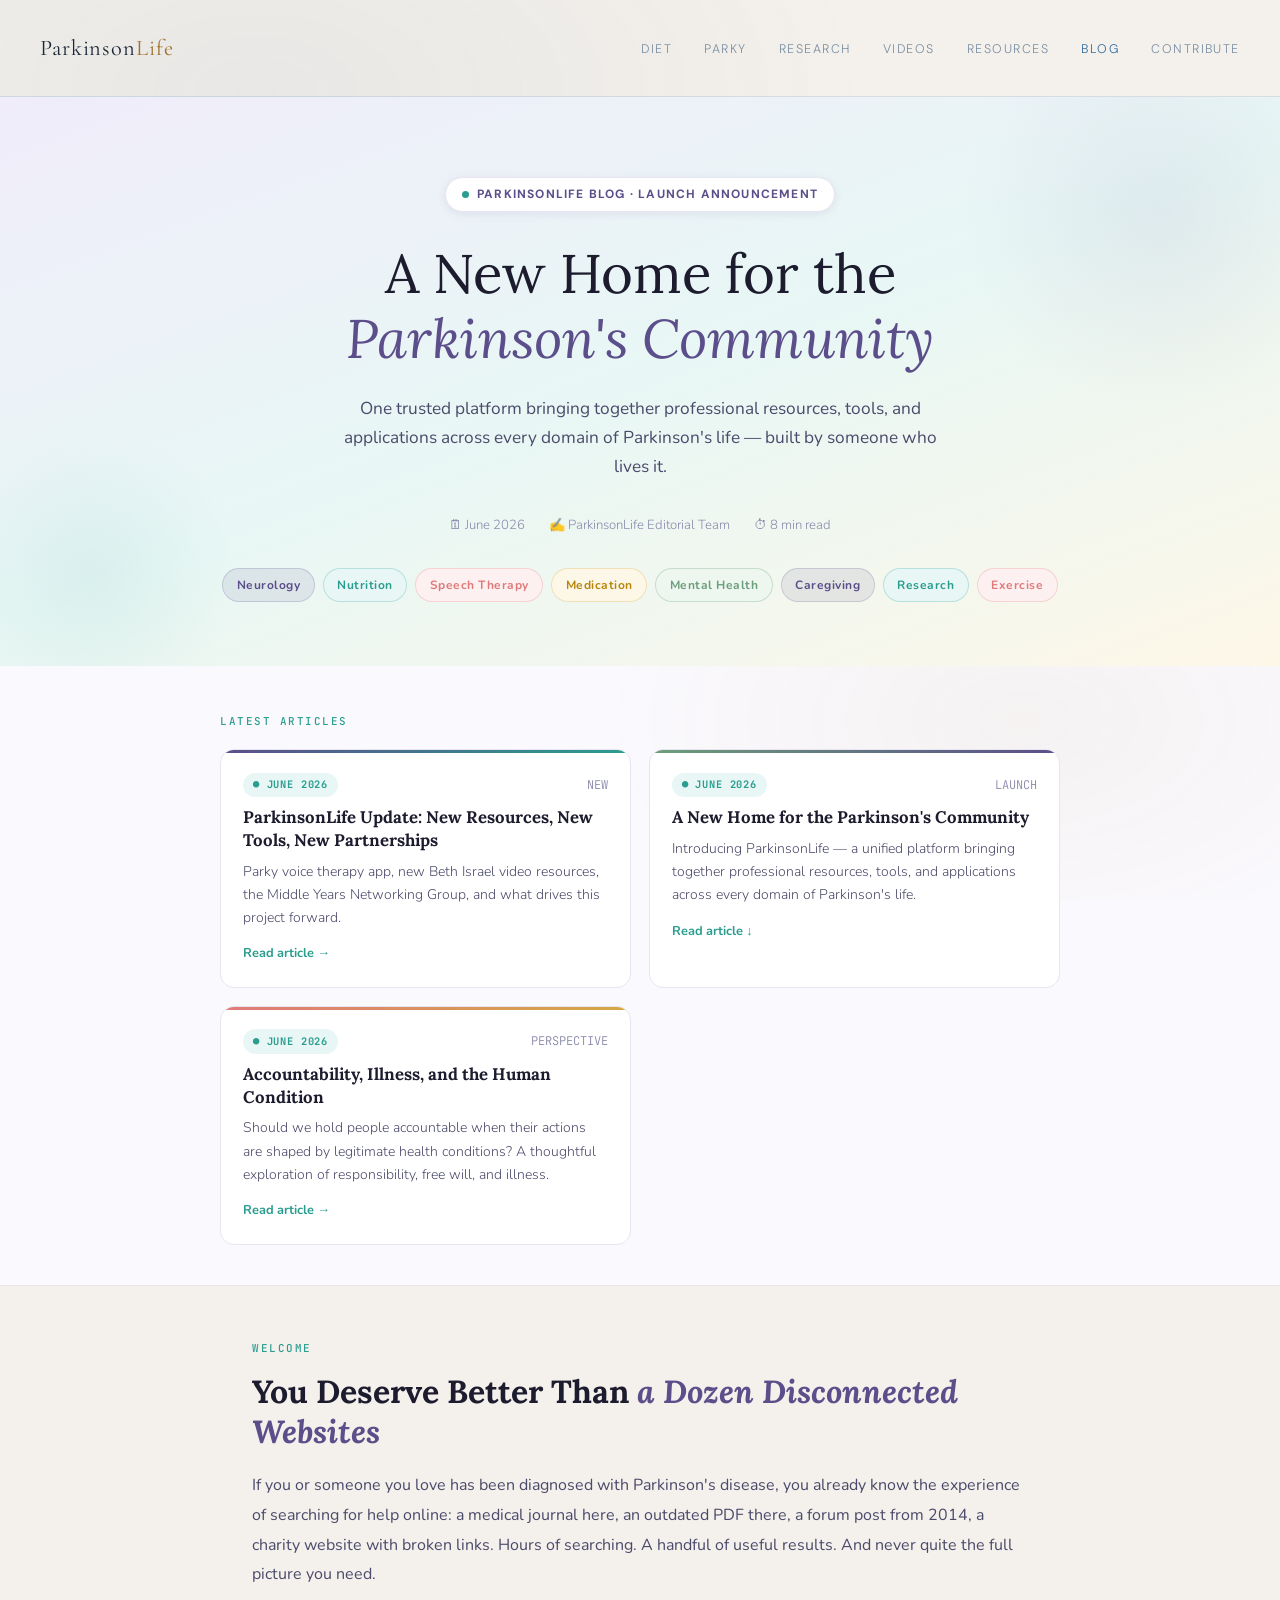
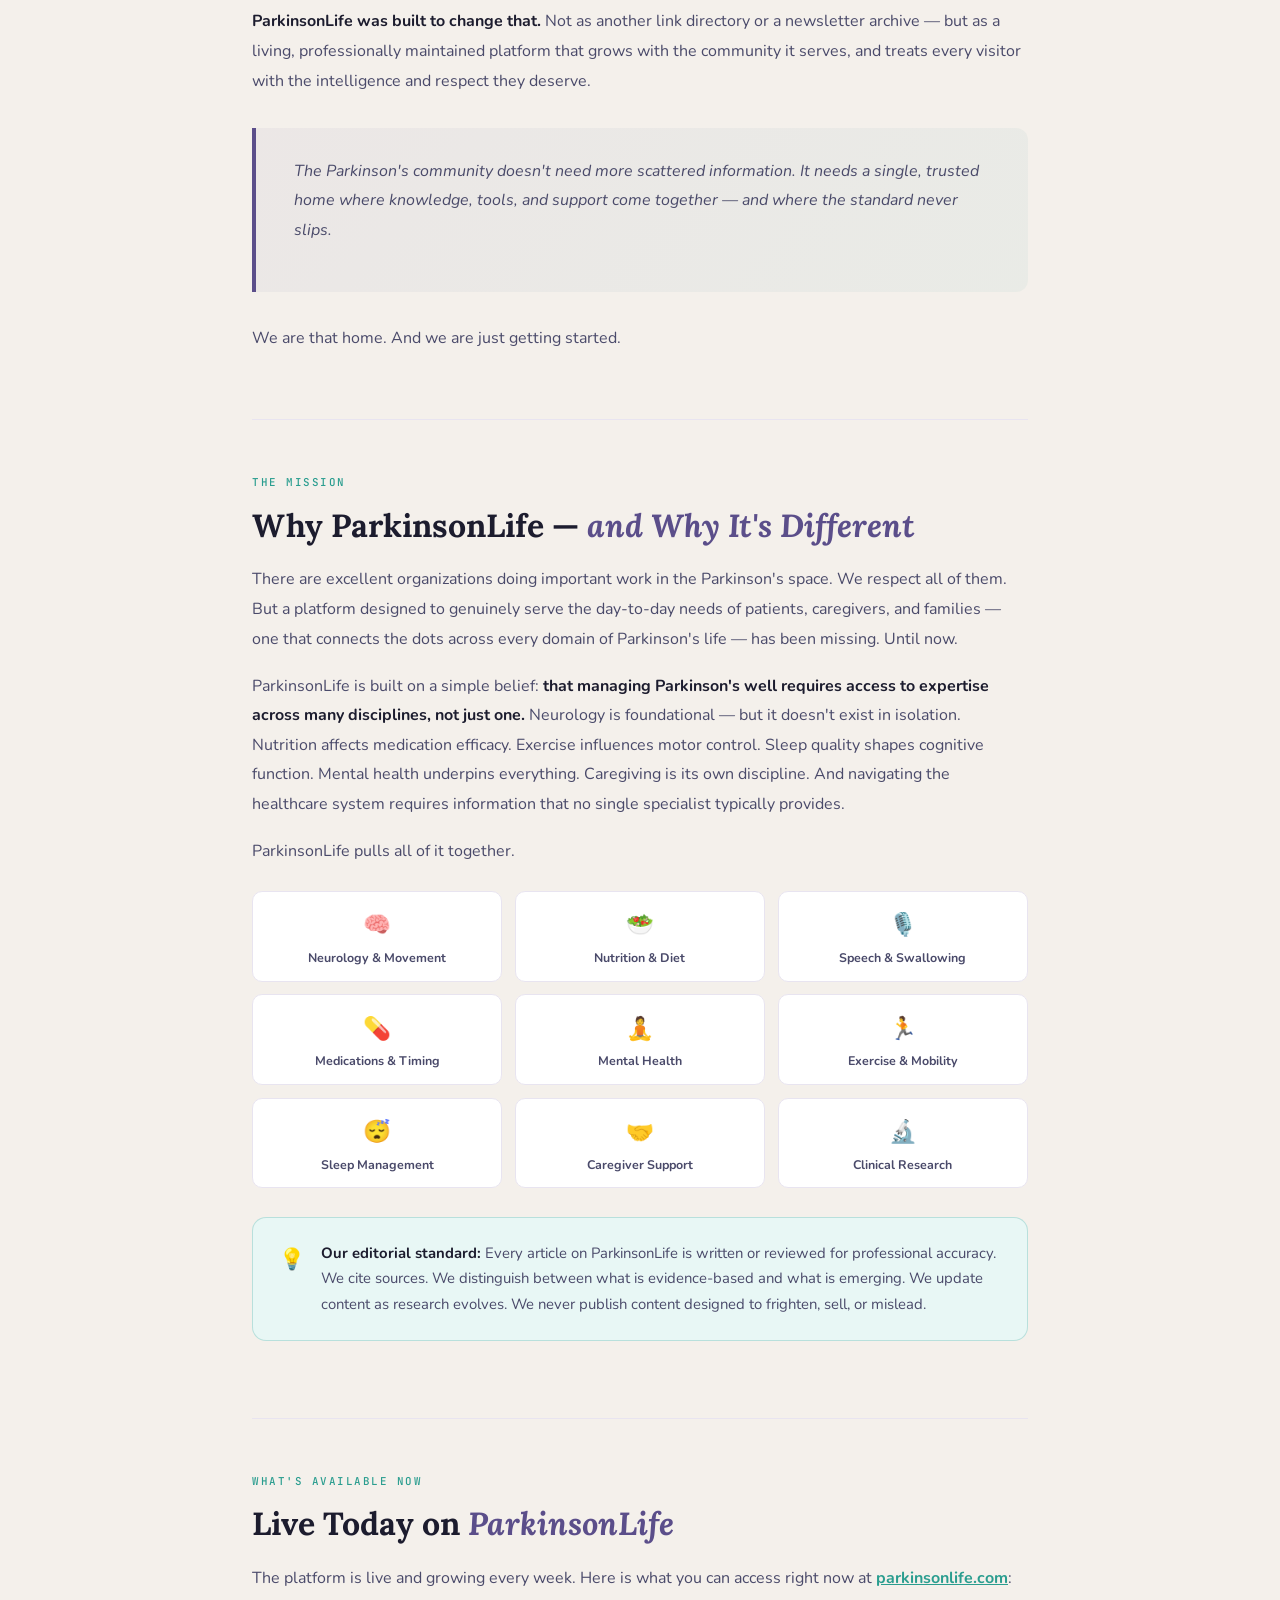
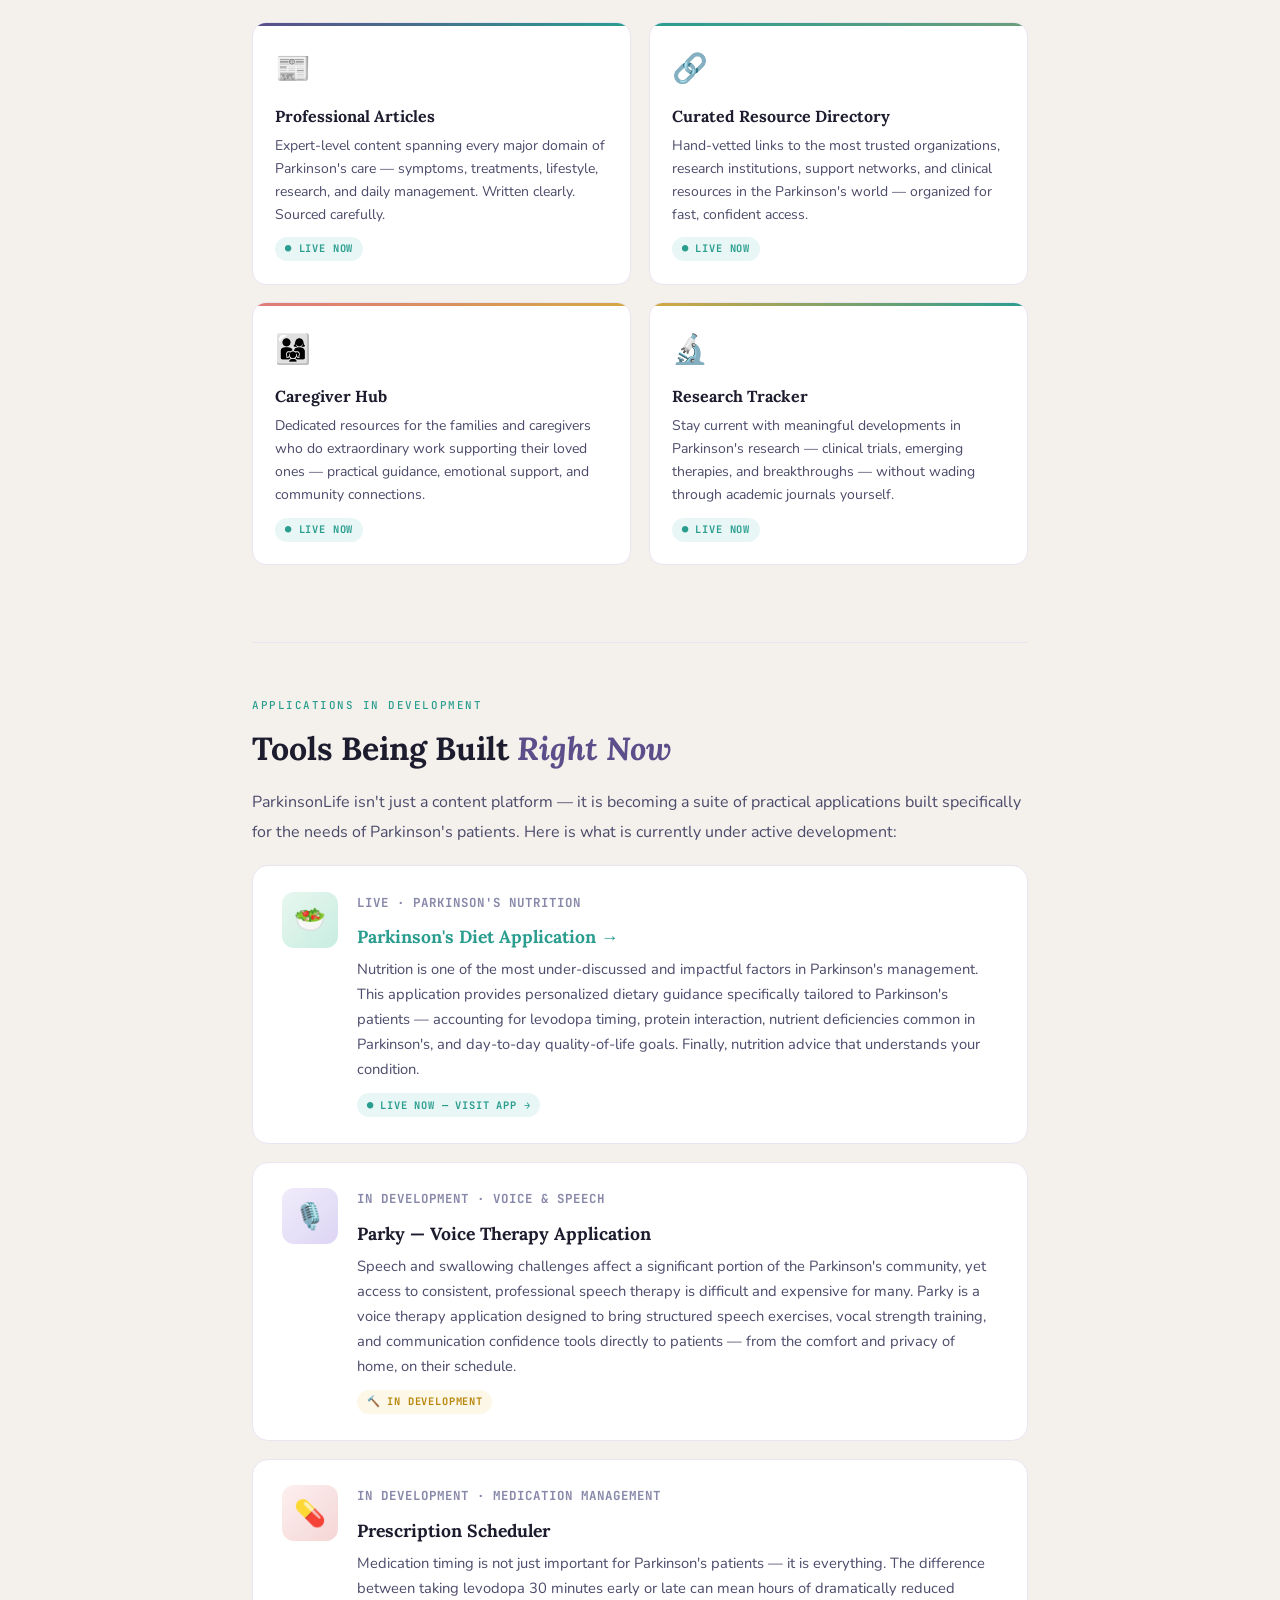
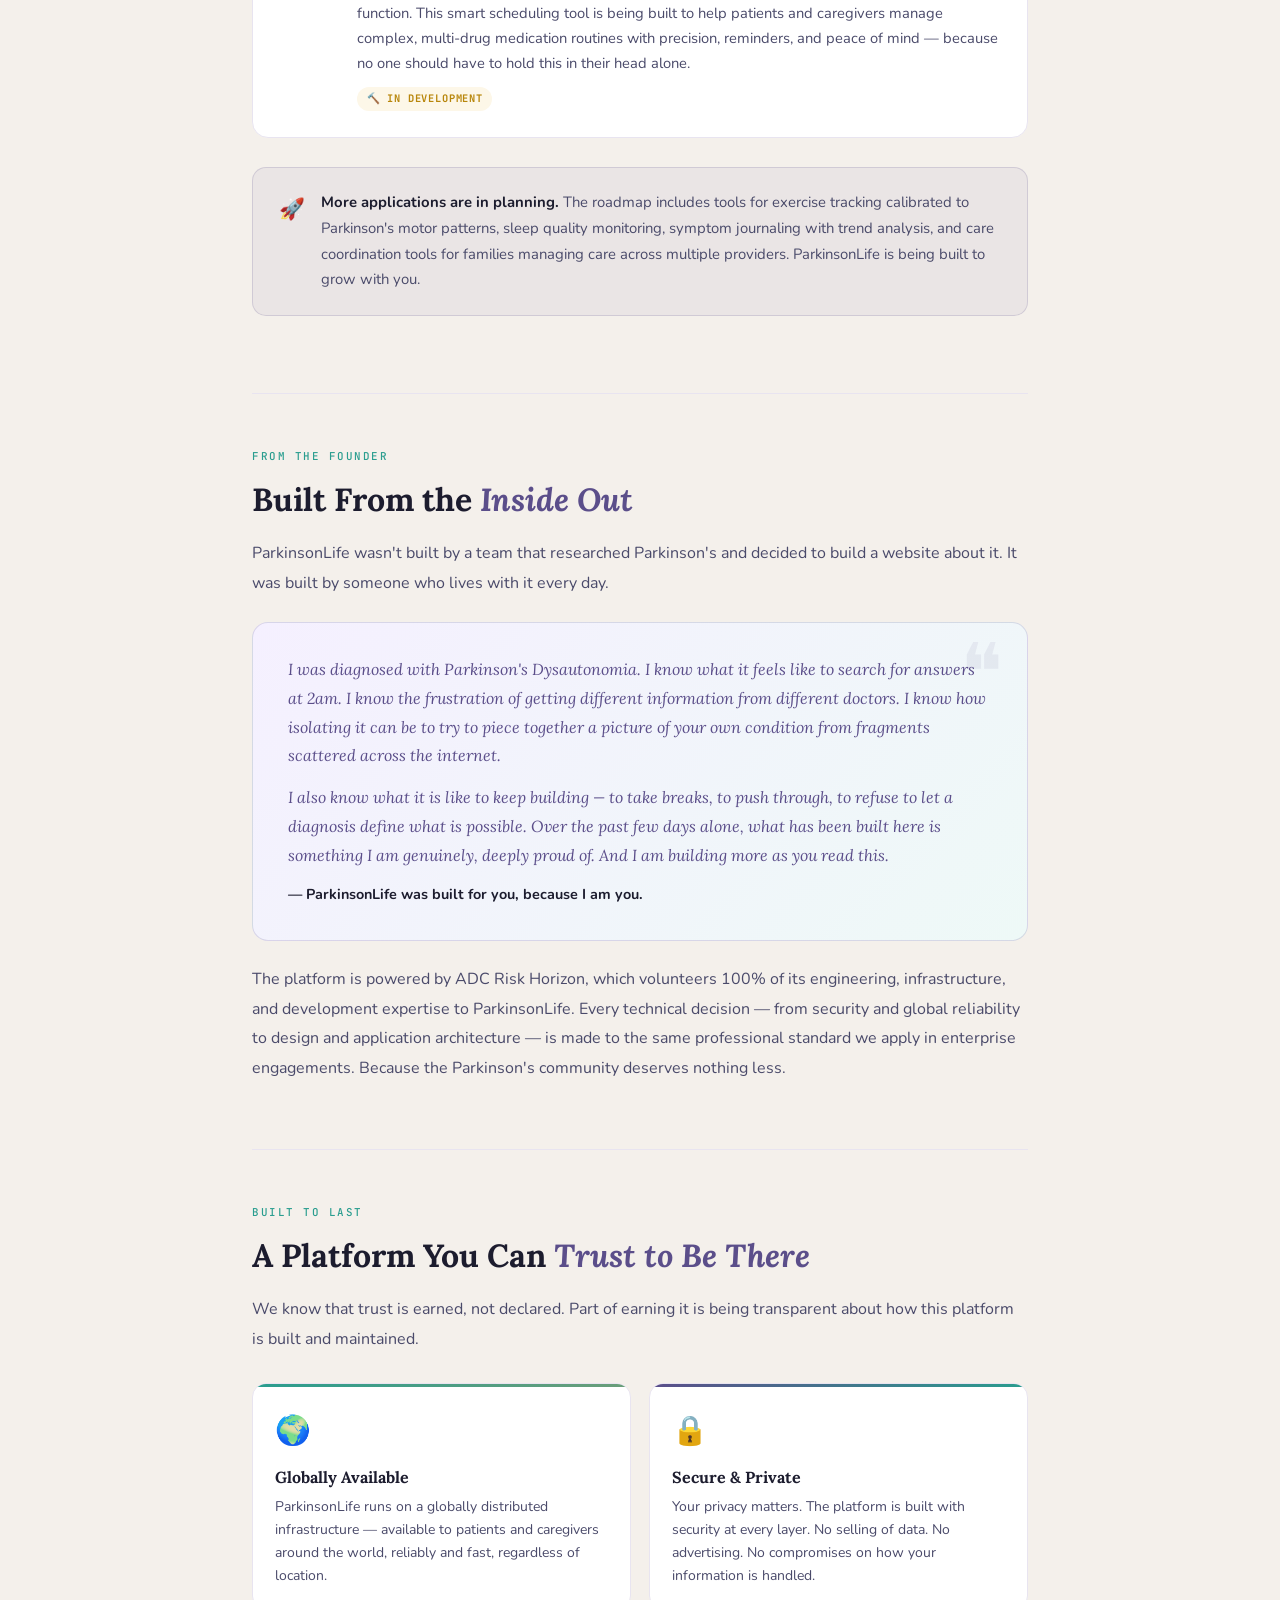
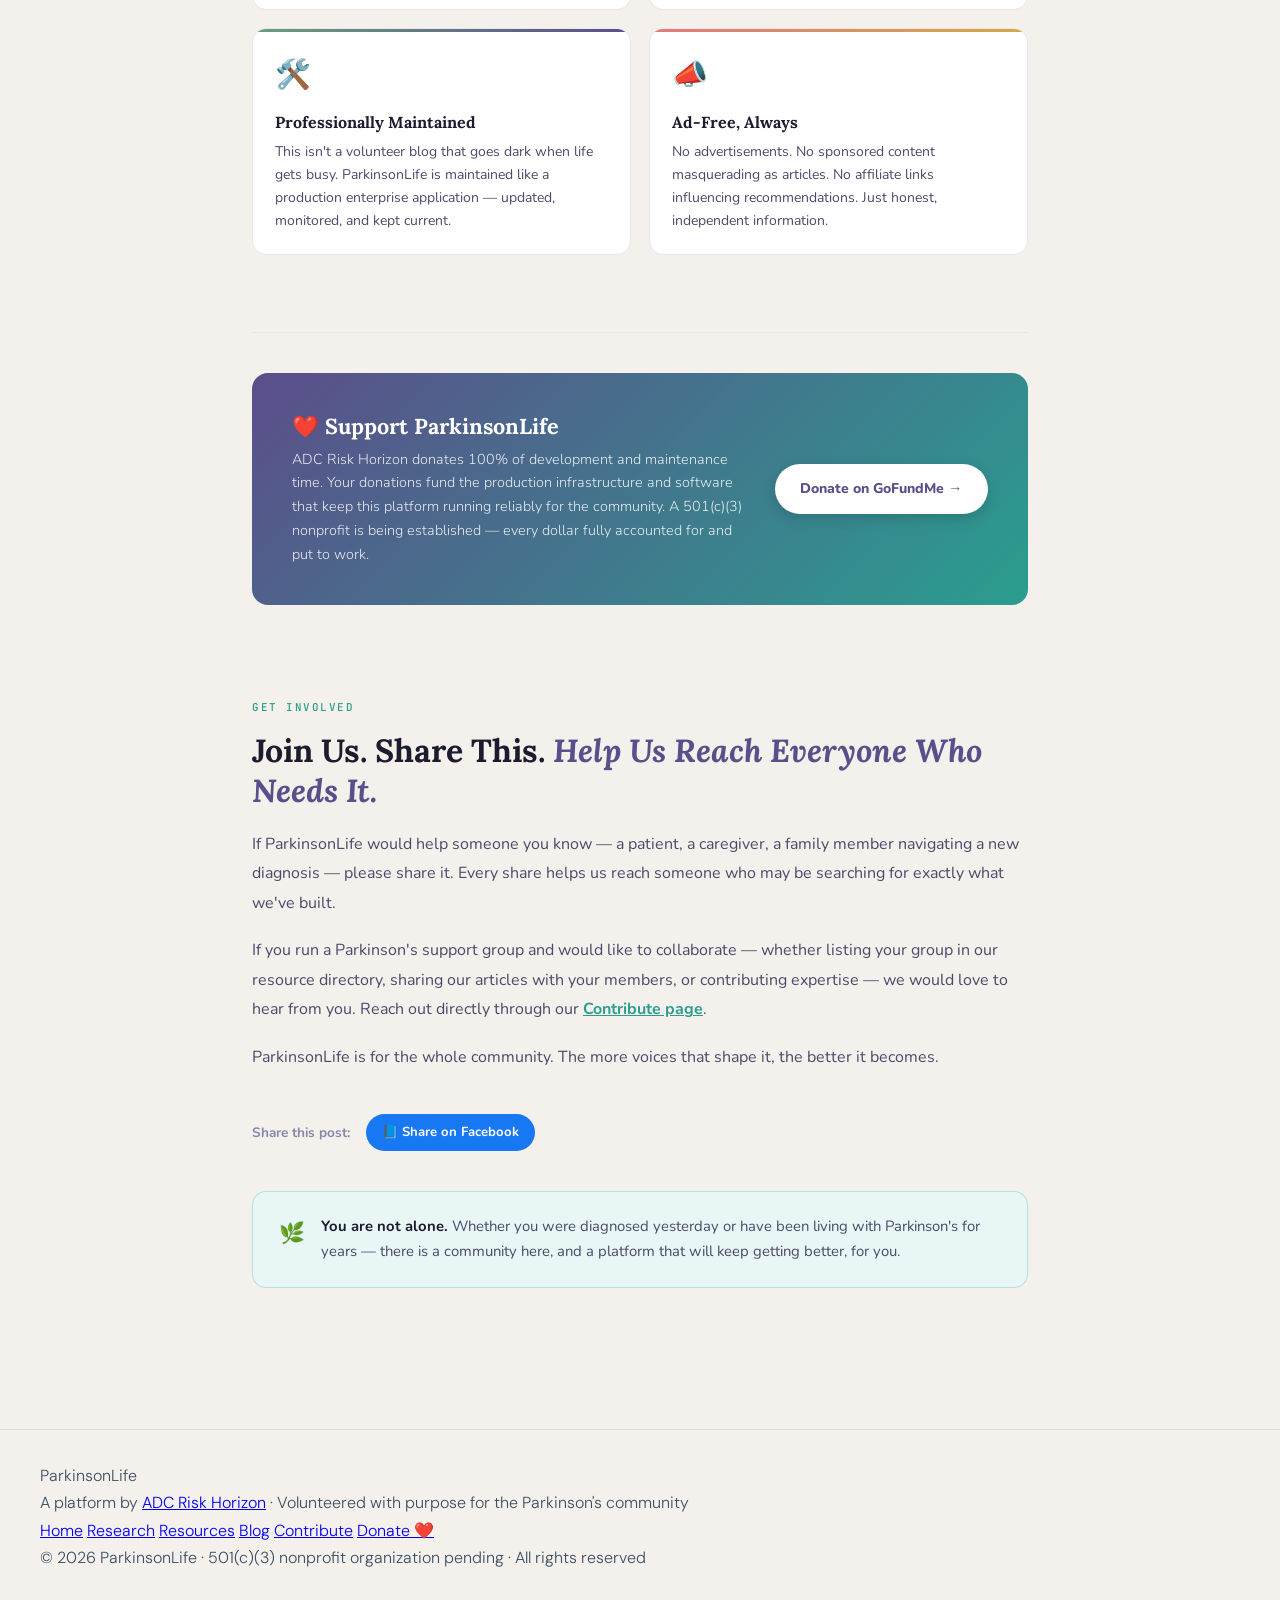
==== commit 3145bc02: "Add accountability_illness_human_condition blog entry to blog index Co-Authored-By: Claude Sonnet 4." ====
--- a/blog.html
+++ b/blog.html
@@ -580,6 +580,52 @@
   </div>
 </div>
 
+<!-- ARTICLE INDEX -->
+<div style="background:#faf9fd; border-bottom:1px solid var(--border-b); padding:2.5rem 2rem;">
+  <div style="max-width:840px; margin:0 auto;">
+    <div class="section-label" style="margin-bottom:1.2rem;">Latest Articles</div>
+    <div style="display:grid; grid-template-columns:1fr 1fr; gap:1.1rem;">
+
+      <a href="blogs/parkinsonlife-update-june2026.html" style="text-decoration:none;">
+        <div class="blog-card cv" style="height:100%; box-sizing:border-box;">
+          <div style="display:flex; justify-content:space-between; align-items:center; margin-bottom:0.6rem;">
+            <span class="card-badge badge-live" style="margin:0;">● June 2026</span>
+            <span style="font-size:0.75rem; color:var(--muted); font-family:var(--mono);">NEW</span>
+          </div>
+          <h3 style="font-family:var(--lora); font-size:1.05rem; color:var(--ink); margin-bottom:0.5rem; line-height:1.35;">ParkinsonLife Update: New Resources, New Tools, New Partnerships</h3>
+          <p style="font-size:0.875rem; color:var(--soft); line-height:1.65; margin:0;">Parky voice therapy app, new Beth Israel video resources, the Middle Years Networking Group, and what drives this project forward.</p>
+          <div style="margin-top:0.9rem; font-size:0.8rem; font-weight:700; color:var(--teal); font-family:var(--nunito);">Read article →</div>
+        </div>
+      </a>
+
+      <a href="blog.html" style="text-decoration:none;">
+        <div class="blog-card cs" style="height:100%; box-sizing:border-box;">
+          <div style="display:flex; justify-content:space-between; align-items:center; margin-bottom:0.6rem;">
+            <span class="card-badge badge-live" style="margin:0;">● June 2026</span>
+            <span style="font-size:0.75rem; color:var(--muted); font-family:var(--mono);">LAUNCH</span>
+          </div>
+          <h3 style="font-family:var(--lora); font-size:1.05rem; color:var(--ink); margin-bottom:0.5rem; line-height:1.35;">A New Home for the Parkinson's Community</h3>
+          <p style="font-size:0.875rem; color:var(--soft); line-height:1.65; margin:0;">Introducing ParkinsonLife — a unified platform bringing together professional resources, tools, and applications across every domain of Parkinson's life.</p>
+          <div style="margin-top:0.9rem; font-size:0.8rem; font-weight:700; color:var(--teal); font-family:var(--nunito);">Read article ↓</div>
+        </div>
+      </a>
+
+      <a href="blogs/accountability_illness_human_condition.html" style="text-decoration:none;">
+        <div class="blog-card cr" style="height:100%; box-sizing:border-box;">
+          <div style="display:flex; justify-content:space-between; align-items:center; margin-bottom:0.6rem;">
+            <span class="card-badge badge-live" style="margin:0;">● June 2026</span>
+            <span style="font-size:0.75rem; color:var(--muted); font-family:var(--mono);">PERSPECTIVE</span>
+          </div>
+          <h3 style="font-family:var(--lora); font-size:1.05rem; color:var(--ink); margin-bottom:0.5rem; line-height:1.35;">Accountability, Illness, and the Human Condition</h3>
+          <p style="font-size:0.875rem; color:var(--soft); line-height:1.65; margin:0;">Should we hold people accountable when their actions are shaped by legitimate health conditions? A thoughtful exploration of responsibility, free will, and illness.</p>
+          <div style="margin-top:0.9rem; font-size:0.8rem; font-weight:700; color:var(--teal); font-family:var(--nunito);">Read article →</div>
+        </div>
+      </a>
+
+    </div>
+  </div>
+</div>
+
 <div class="blog-page">
 
   <!-- INTRO -->
@@ -669,15 +715,15 @@
 
     <p>ParkinsonLife isn't just a content platform — it is becoming a suite of practical applications built specifically for the needs of Parkinson's patients. Here is what is currently under active development:</p>
 
-    <div class="app-card">
+    <a href="https://b62mpmuja4.us-east-1.awsapprunner.com" target="_blank" class="app-card" style="text-decoration:none;display:grid;">
       <div class="app-icon-wrap icon-diet">🥗</div>
       <div class="app-content">
         <div class="app-sub">Live · Parkinson's Nutrition</div>
-        <h3>Parkinson's Diet Application</h3>
+        <h3 style="color:var(--teal);">Parkinson's Diet Application →</h3>
         <p>Nutrition is one of the most under-discussed and impactful factors in Parkinson's management. This application provides personalized dietary guidance specifically tailored to Parkinson's patients — accounting for levodopa timing, protein interaction, nutrient deficiencies common in Parkinson's, and day-to-day quality-of-life goals. Finally, nutrition advice that understands your condition.</p>
-        <span class="card-badge badge-live">● Live Now</span>
-      </div>
-    </div>
+        <span class="card-badge badge-live">● Live Now — Visit App →</span>
+      </div>
+    </a>
 
     <div class="app-card">
       <div class="app-icon-wrap icon-voice">🎙️</div>
--- a/styles.css
+++ b/styles.css
@@ -448,6 +448,14 @@
   justify-content: center;
   position: relative;
   overflow: hidden;
+}
+.video-thumb img {
+  position: absolute;
+  inset: 0;
+  width: 100%;
+  height: 100%;
+  object-fit: cover;
+  display: block;
 }
 .video-thumb::before {
   content: '';
@@ -942,6 +950,16 @@
   margin-bottom: 0.35rem;
   font-weight: 300;
 }
+.resource-card h3 a {
+  color: inherit;
+  text-decoration: none;
+  border-bottom: 1px solid rgba(46,107,158,0.3);
+  transition: color 0.2s, border-color 0.2s;
+}
+.resource-card h3 a:hover {
+  color: var(--sky);
+  border-color: var(--sky);
+}
 .resource-card p { font-size: 0.8rem; color: var(--subtle); line-height: 1.65; }
 .resource-card-link {
   color: var(--sky);
